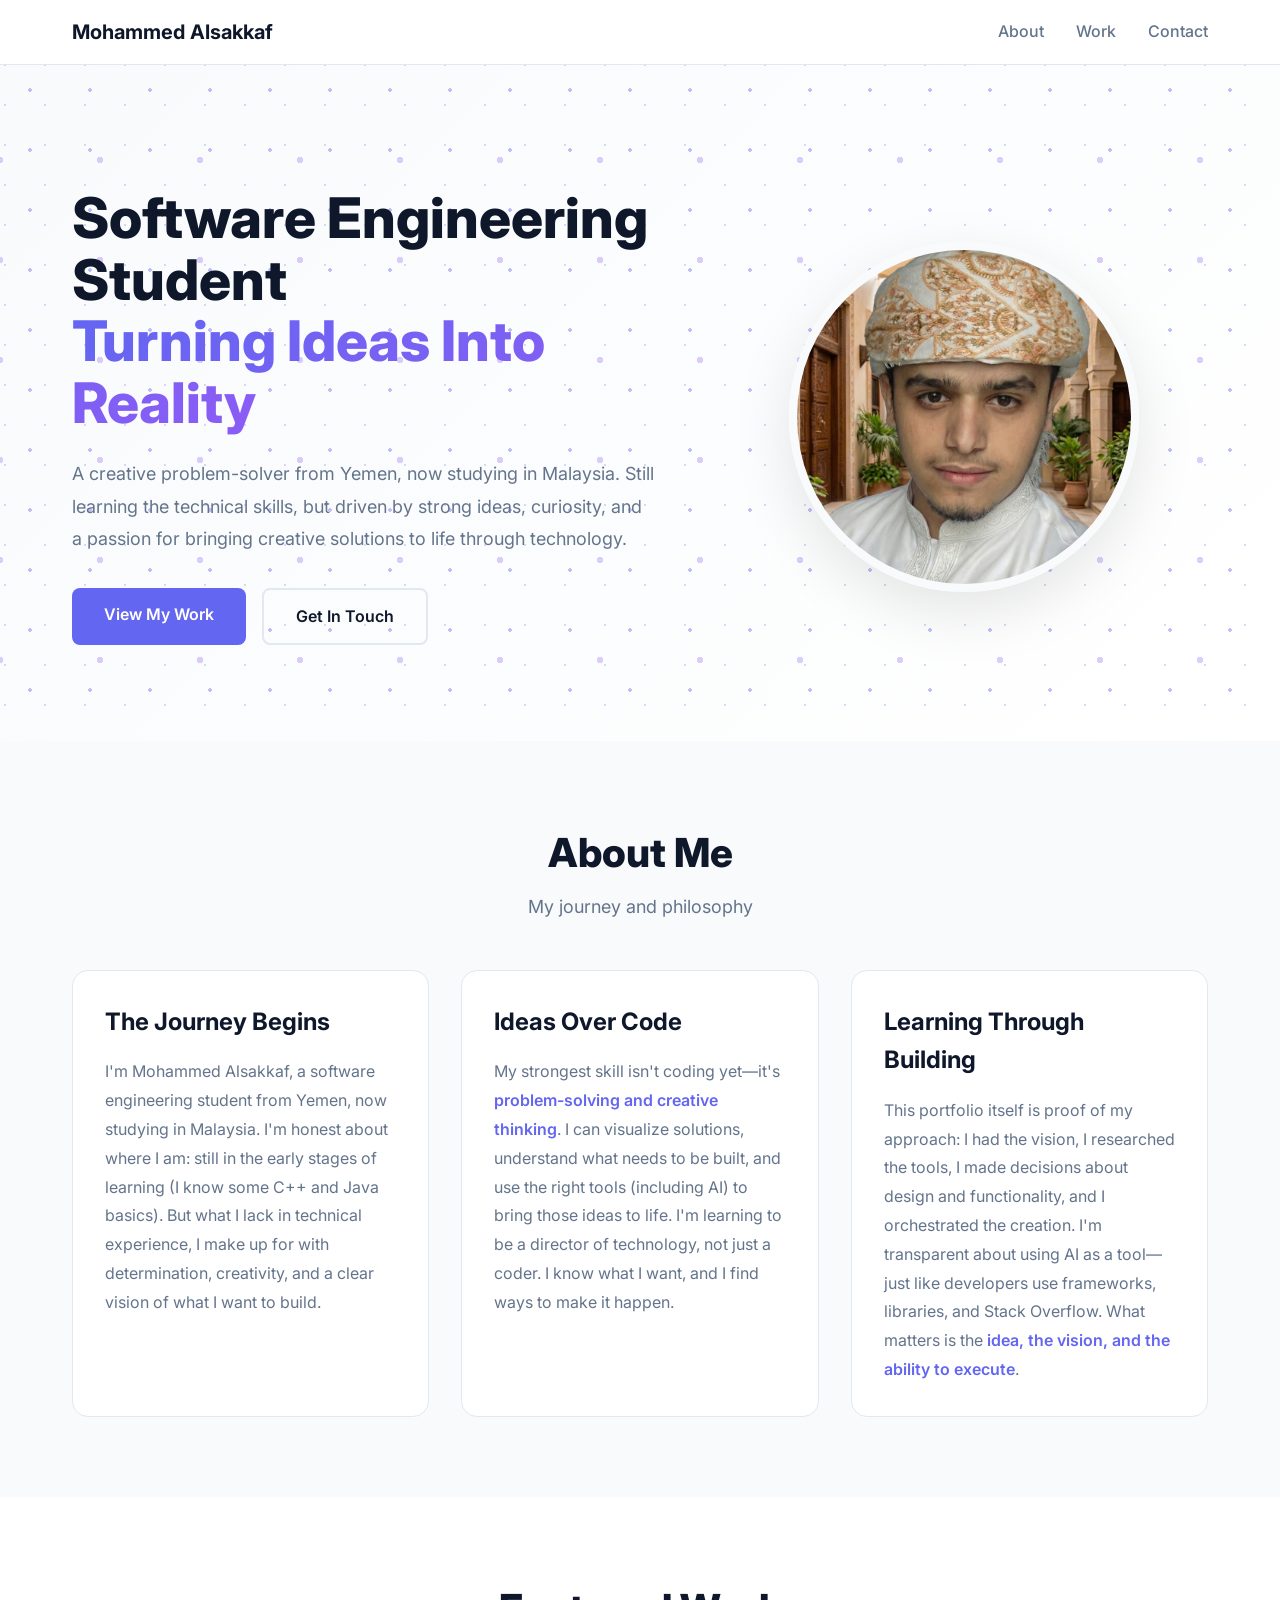
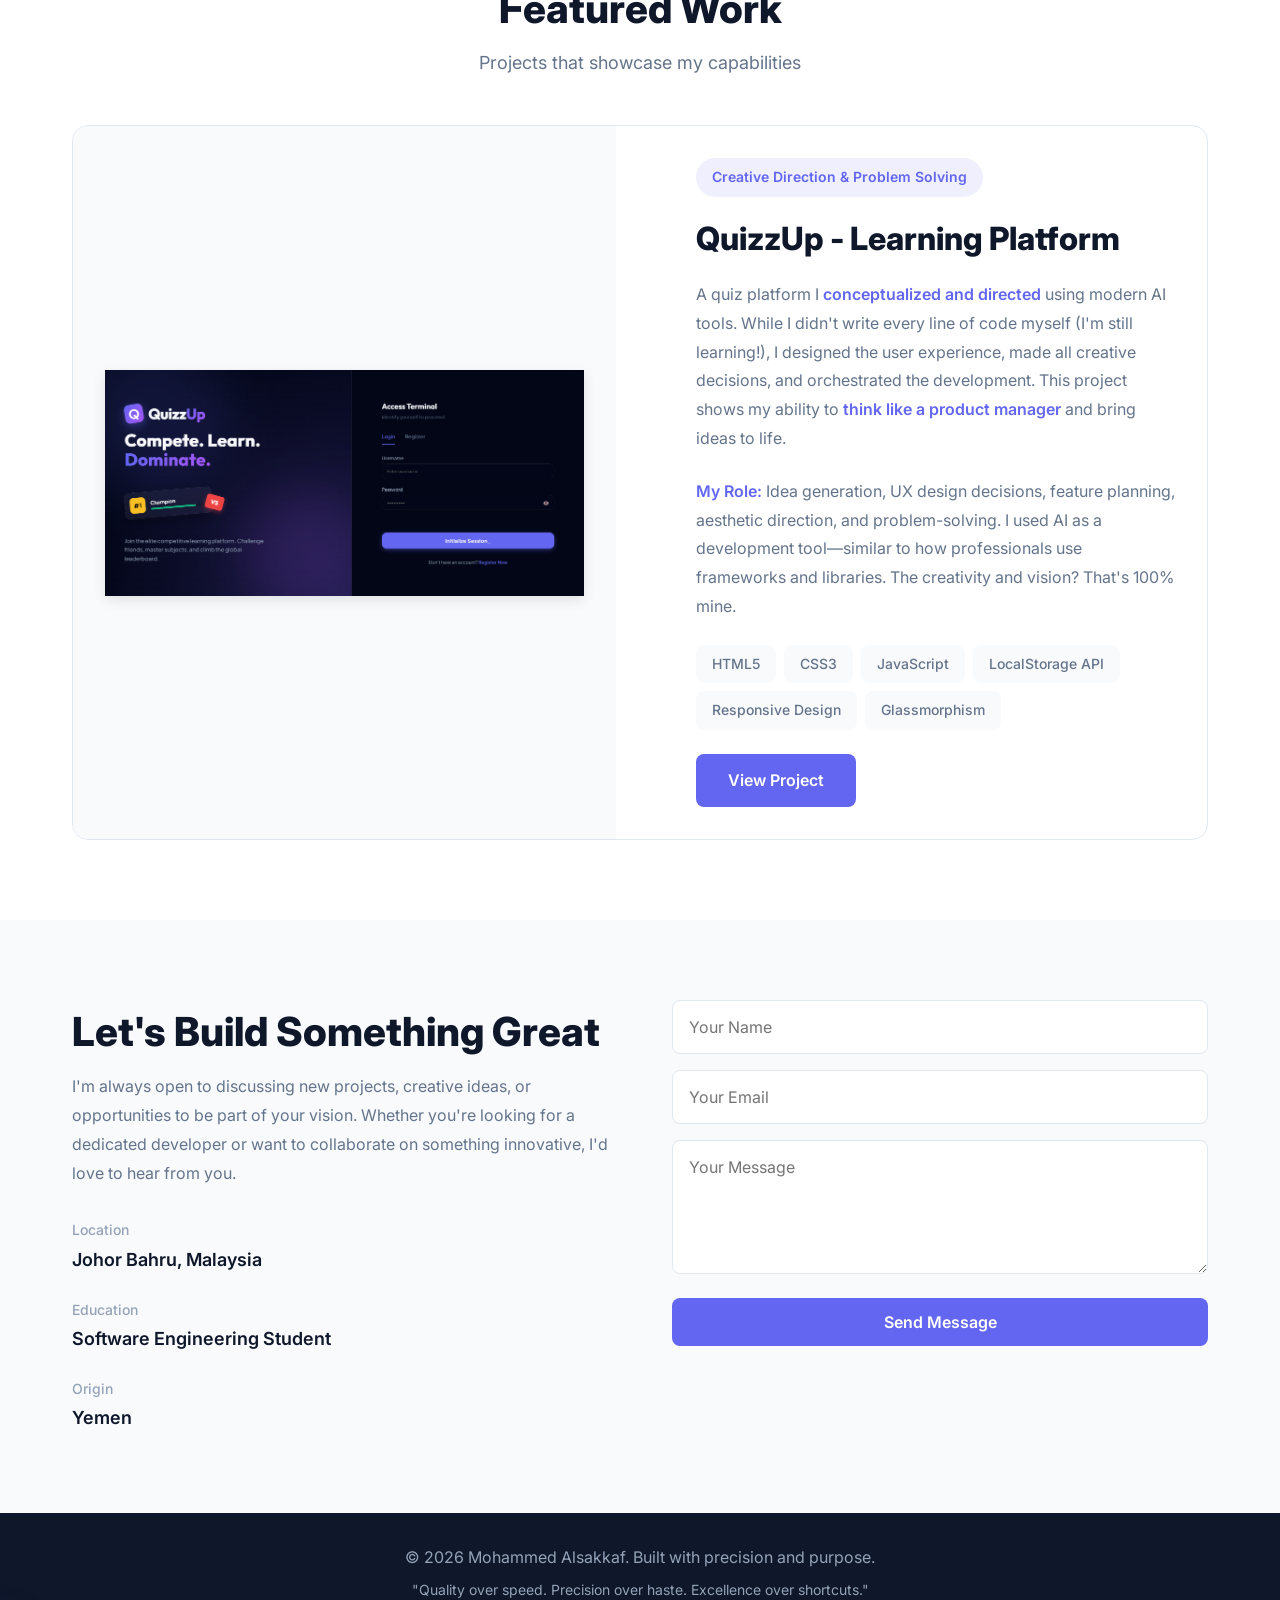
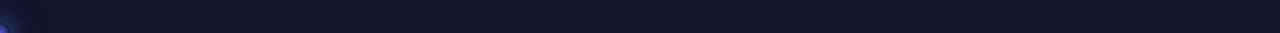
==== index.html @ 27f77860 "Switched to FormSubmit.co for reliable AJAX email delivery" ====
<!DOCTYPE html>
<html lang="en">

<head>
    <meta charset="UTF-8">
    <meta name="viewport" content="width=device-width, initial-scale=1.0">
    <title>Mohammed Alsakkaf - Software Engineer</title>
    <link rel="stylesheet" href="style.css">
    <link rel="preconnect" href="https://fonts.googleapis.com">
    <link rel="preconnect" href="https://fonts.gstatic.com" crossorigin>
    <link href="https://fonts.googleapis.com/css2?family=Inter:wght@300;400;500;600;700;800&display=swap"
        rel="stylesheet">
</head>

<body>
    <!-- Navigation -->
    <nav class="navbar">
        <div class="container">
            <div class="nav-content">
                <a href="#" class="logo">Mohammed Alsakkaf</a>
                <div class="nav-links">
                    <a href="#about">About</a>
                    <a href="#work">Work</a>
                    <a href="#contact">Contact</a>
                </div>
            </div>
        </div>
    </nav>

    <!-- Hero Section -->
    <section class="hero">
        <div class="container">
            <div class="hero-content">
                <div class="hero-text">
                    <h1 class="hero-title">
                        Software Engineering Student<br>
                        <span class="gradient-text">Turning Ideas Into Reality</span>
                    </h1>
                    <p class="hero-description">
                        A creative problem-solver from Yemen, now studying in Malaysia. Still learning the technical
                        skills, but driven by strong ideas, curiosity, and a passion for bringing creative solutions to
                        life through technology.
                    </p>
                    <div class="hero-buttons">
                        <a href="#work" class="btn btn-primary">View My Work</a>
                        <a href="#contact" class="btn btn-secondary">Get In Touch</a>
                    </div>
                </div>
                <div class="hero-image">
                    <div class="image-wrapper">
                        <img src="assets/images/profile.jpg" alt="Mohammed Alsakkaf">
                    </div>
                </div>
            </div>
        </div>
    </section>

    <!-- About Section -->
    <section id="about" class="about">
        <div class="container">
            <div class="section-header">
                <h2 class="section-title">About Me</h2>
                <p class="section-subtitle">My journey and philosophy</p>
            </div>
            <div class="about-grid">
                <div class="about-card">

                    <h3>The Journey Begins</h3>
                    <p>I'm Mohammed Alsakkaf, a software engineering student from Yemen, now studying in Malaysia. I'm
                        honest about where I am: still in the early stages of learning (I know some C++ and Java
                        basics). But what I lack in technical experience, I make up for with determination, creativity,
                        and a clear vision of what I want to build.</p>
                </div>
                <div class="about-card">

                    <h3>Ideas Over Code</h3>
                    <p>My strongest skill isn't coding yet—it's <strong>problem-solving and creative thinking</strong>.
                        I can
                        visualize solutions, understand what needs to be built, and use the right tools (including AI)
                        to bring those ideas to life. I'm learning to be a director of technology, not just a coder. I
                        know what I want, and I find ways to make it happen.</p>
                </div>
                <div class="about-card">

                    <h3>Learning Through Building</h3>
                    <p>This portfolio itself is proof of my approach: I had the vision, I researched the tools, I made
                        decisions about design and functionality, and I orchestrated the creation. I'm transparent about
                        using AI as a tool—just like developers use frameworks, libraries, and Stack Overflow. What
                        matters is the <strong>idea, the vision, and the ability to execute</strong>.</p>
                </div>
            </div>
        </div>
    </section>

    <!-- Work Section -->
    <section id="work" class="work">
        <div class="container">
            <div class="section-header">
                <h2 class="section-title">Featured Work</h2>
                <p class="section-subtitle">Projects that showcase my capabilities</p>
            </div>

            <div class="project-card">
                <div class="project-image">
                    <img src="assets/images/quizzup-screenshot.png" alt="QuizzUp Platform">
                </div>
                <div class="project-details">
                    <div class="project-tag">Creative Direction & Problem Solving</div>
                    <h3 class="project-title">QuizzUp - Learning Platform</h3>
                    <p class="project-description">
                        A quiz platform I <strong>conceptualized and directed</strong> using modern AI tools. While I
                        didn't write
                        every line of code myself (I'm still learning!), I designed the user experience, made all
                        creative decisions, and orchestrated the development. This project shows my ability to
                        <strong>think
                            like a product manager</strong> and bring ideas to life.
                    </p>
                    <p class="project-description">
                        <strong>My Role:</strong> Idea generation, UX design decisions, feature planning, aesthetic
                        direction, and
                        problem-solving. I used AI as a development tool—similar to how professionals use frameworks and
                        libraries. The creativity and vision? That's 100% mine.
                    </p>
                    <div class="tech-stack">
                        <span class="tech-item">HTML5</span>
                        <span class="tech-item">CSS3</span>
                        <span class="tech-item">JavaScript</span>
                        <span class="tech-item">LocalStorage API</span>
                        <span class="tech-item">Responsive Design</span>
                        <span class="tech-item">Glassmorphism</span>
                    </div>
                    <div class="project-links">
                        <a href="projects/quizzup/index.html" class="btn btn-primary" target="_blank">View Project</a>
                    </div>
                </div>
            </div>
        </div>
    </section>

    <!-- Contact Section -->
    <section id="contact" class="contact">
        <div class="container">
            <div class="contact-content">
                <div class="contact-info">
                    <h2 class="section-title">Let's Build Something Great</h2>
                    <p class="contact-text">
                        I'm always open to discussing new projects, creative ideas, or opportunities to be part of your
                        vision. Whether you're looking for a dedicated developer or want to collaborate on something
                        innovative, I'd love to hear from you.
                    </p>
                    <div class="contact-details">
                        <div class="detail-item">
                            <span class="detail-label">Location</span>
                            <span class="detail-value">Johor Bahru, Malaysia</span>
                        </div>
                        <div class="detail-item">
                            <span class="detail-label">Education</span>
                            <span class="detail-value">Software Engineering Student</span>
                        </div>
                        <div class="detail-item">
                            <span class="detail-label">Origin</span>
                            <span class="detail-value">Yemen</span>
                        </div>
                    </div>
                </div>
                <form class="contact-form" action="https://formsubmit.co/ajax/zoer4019@gmail.com" method="POST"
                    id="contact-form">
                    <input type="hidden" name="_captcha" value="false">
                    <input type="hidden" name="_template" value="table">
                    <div class="form-group">
                        <input type="text" name="name" placeholder="Your Name" required>
                    </div>
                    <div class="form-group">
                        <input type="email" name="email" placeholder="Your Email" required>
                    </div>
                    <div class="form-group">
                        <textarea name="message" rows="5" placeholder="Your Message" required></textarea>
                    </div>
                    <button type="submit" class="btn btn-primary btn-full">Send Message</button>
                </form>
            </div>
        </div>
    </section>

    <!-- Footer -->
    <footer class="footer">
        <div class="container">
            <p>&copy; 2026 Mohammed Alsakkaf. Built with precision and purpose.</p>
            <p style="margin-top: 0.5rem; font-size: 0.875rem;">"Quality over speed. Precision over haste. Excellence
                over shortcuts."</p>
        </div>
    </footer>

    <script src="script.js"></script>
</body>

</html>
---- style.css ----
* {
    margin: 0;
    padding: 0;
    box-sizing: border-box;
}

:root {
    --primary: #6366f1;
    --primary-dark: #4f46e5;
    --text-dark: #0f172a;
    --text-gray: #64748b;
    --text-light: #94a3b8;
    --bg-white: #ffffff;
    --bg-gray: #f8fafc;
    --border: #e2e8f0;
}

html {
    scroll-behavior: smooth;
}

body {
    font-family: 'Inter', -apple-system, BlinkMacSystemFont, sans-serif;
    color: var(--text-dark);
    background: var(--bg-white);
    line-height: 1.6;
    cursor: none;
}

/* Custom Glowing Cursor */
.custom-cursor {
    position: fixed;
    width: 20px;
    height: 20px;
    border-radius: 50%;
    background: radial-gradient(circle, rgba(99, 102, 241, 0.8) 0%, rgba(99, 102, 241, 0.4) 50%, transparent 70%);
    pointer-events: none;
    z-index: 9999;
    transform: translate(-50%, -50%);
    box-shadow: 0 0 20px rgba(99, 102, 241, 0.8), 0 0 40px rgba(99, 102, 241, 0.4);
}

/* Hide custom cursor on touch devices */
@media (hover: none) and (pointer: coarse) {
    body {
        cursor: auto !important;
    }

    .custom-cursor {
        display: none;
    }
}

.container {
    max-width: 1200px;
    margin: 0 auto;
    padding: 0 2rem;
}

/* Navbar */
.navbar {
    position: fixed;
    top: 0;
    left: 0;
    right: 0;
    background: rgba(255, 255, 255, 0.98);
    backdrop-filter: blur(10px);
    border-bottom: 1px solid var(--border);
    z-index: 1000;
    padding: 1rem 0;
}

.nav-content {
    display: flex;
    justify-content: space-between;
    align-items: center;
}

.logo {
    font-size: 1.25rem;
    font-weight: 700;
    color: var(--text-dark);
    text-decoration: none;
}

.nav-links {
    display: flex;
    gap: 2rem;
}

.nav-links a {
    color: var(--text-gray);
    text-decoration: none;
    font-weight: 500;
    transition: color 0.3s;
}

.nav-links a:hover {
    color: var(--primary);
}

/* Hero Section with Animated Background */
.hero {
    padding: 8rem 0 6rem;
    margin-top: 60px;
    position: relative;
    overflow: hidden;
    background: linear-gradient(135deg, #f8fafc 0%, #ffffff 100%);
}

/* Animated particles background */
.hero::before {
    content: '';
    position: absolute;
    top: 0;
    left: 0;
    width: 100%;
    height: 100%;
    background-image:
        radial-gradient(circle, rgba(99, 102, 241, 0.4) 2px, transparent 2px),
        radial-gradient(circle, rgba(139, 92, 246, 0.3) 3px, transparent 3px),
        radial-gradient(circle, rgba(99, 102, 241, 0.25) 1px, transparent 1px);
    background-size: 60px 60px, 100px 100px, 40px 40px;
    background-position: 0 0, 50px 50px, 25px 25px;
    animation: particleFloat 15s linear infinite;
    z-index: 0;
    opacity: 1;
}

/* Floating animation */
@keyframes particleFloat {
    0% {
        transform: translateY(0) translateX(0);
    }

    100% {
        transform: translateY(-150px) translateX(100px);
    }
}

.hero-content {
    display: grid;
    grid-template-columns: 1.2fr 1fr;
    gap: 4rem;
    align-items: center;
    position: relative;
    z-index: 1;
}

.hero-title {
    font-size: 3.5rem;
    font-weight: 800;
    line-height: 1.1;
    margin-bottom: 1.5rem;
}

.gradient-text {
    background: linear-gradient(135deg, var(--primary) 0%, #8b5cf6 100%);
    -webkit-background-clip: text;
    -webkit-text-fill-color: transparent;
    background-clip: text;
}

.hero-description {
    font-size: 1.125rem;
    color: var(--text-gray);
    margin-bottom: 2rem;
    line-height: 1.8;
}

.hero-buttons {
    display: flex;
    gap: 1rem;
}

.btn {
    padding: 0.875rem 2rem;
    border-radius: 0.5rem;
    font-weight: 600;
    text-decoration: none;
    transition: all 0.3s;
    display: inline-block;
    border: none;
    cursor: pointer;
    font-family: inherit;
    font-size: 1rem;
}

.btn-primary {
    background: var(--primary);
    color: white;
}

.btn-primary:hover {
    background: var(--primary-dark);
    transform: translateY(-2px);
    box-shadow: 0 10px 25px rgba(99, 102, 241, 0.3);
}

.btn-secondary {
    background: transparent;
    color: var(--text-dark);
    border: 2px solid var(--border);
}

.btn-secondary:hover {
    border-color: var(--primary);
    color: var(--primary);
}

.btn-full {
    width: 100%;
    text-align: center;
}

.hero-image {
    display: flex;
    justify-content: center;
    position: relative;
}

.image-wrapper {
    width: 350px;
    height: 350px;
    border-radius: 50%;
    overflow: hidden;
    border: 8px solid var(--bg-gray);
    box-shadow: 0 20px 60px rgba(0, 0, 0, 0.1);
    position: relative;
    z-index: 1;
}

.image-wrapper img {
    width: 100%;
    height: 100%;
    object-fit: cover;
}

.image-wrapper svg {
    width: 100%;
    height: 100%;
}

/* Sections */
section {
    padding: 5rem 0;
}

.section-header {
    text-align: center;
    margin-bottom: 3rem;
}

.section-title {
    font-size: 2.5rem;
    font-weight: 800;
    margin-bottom: 0.5rem;
}

.section-subtitle {
    font-size: 1.125rem;
    color: var(--text-gray);
}

/* About Section */
.about {
    background: var(--bg-gray);
}

.about-grid {
    display: grid;
    grid-template-columns: repeat(3, 1fr);
    gap: 2rem;
}

.about-card {
    background: white;
    padding: 2rem;
    border-radius: 1rem;
    border: 1px solid var(--border);
    transition: all 0.3s;
}

.about-card:hover {
    transform: translateY(-5px);
    box-shadow: 0 10px 30px rgba(0, 0, 0, 0.08);
}

.card-number {
    font-size: 2.5rem;
    font-weight: 800;
    background: linear-gradient(135deg, var(--primary) 0%, #8b5cf6 100%);
    -webkit-background-clip: text;
    -webkit-text-fill-color: transparent;
    background-clip: text;
    margin-bottom: 1rem;
}

.about-card h3 {
    font-size: 1.5rem;
    font-weight: 700;
    margin-bottom: 1rem;
    color: var(--text-dark);
}

.about-card p {
    color: var(--text-gray);
    line-height: 1.8;
}

.about-card strong {
    color: var(--primary);
    font-weight: 600;
}

/* Work Section */
.project-card {
    display: grid;
    grid-template-columns: 1fr 1fr;
    gap: 3rem;
    align-items: center;
    background: white;
    border: 1px solid var(--border);
    border-radius: 1rem;
    overflow: hidden;
    transition: all 0.3s;
}

.project-card:hover {
    box-shadow: 0 20px 60px rgba(0, 0, 0, 0.1);
}

.project-image {
    width: 100%;
    height: 100%;
    overflow: hidden;
    min-height: 400px;
    display: flex;
    align-items: center;
    justify-content: center;
    background: var(--bg-gray);
    padding: 2rem;
    border-radius: var(--radius-lg);
}

.project-image img {
    width: 100%;
    height: auto;
    max-height: 400px;
    object-fit: contain;
    transition: transform 0.3s;
    border-radius: var(--radius-sm);
    box-shadow: 0 4px 12px rgba(0, 0, 0, 0.1);
}

.project-image svg {
    width: 100%;
    height: 100%;
}

.project-card:hover .project-image img {
    transform: scale(1.05);
}

.project-details {
    padding: 2rem;
}

.project-tag {
    display: inline-block;
    padding: 0.5rem 1rem;
    background: rgba(99, 102, 241, 0.1);
    color: var(--primary);
    border-radius: 2rem;
    font-size: 0.875rem;
    font-weight: 600;
    margin-bottom: 1rem;
}

.project-title {
    font-size: 2rem;
    font-weight: 800;
    margin-bottom: 1rem;
}

.project-description {
    color: var(--text-gray);
    line-height: 1.8;
    margin-bottom: 1.5rem;
}

.project-description strong {
    color: var(--primary);
    font-weight: 600;
}

.tech-stack {
    display: flex;
    flex-wrap: wrap;
    gap: 0.5rem;
    margin-bottom: 1.5rem;
}

.tech-item {
    padding: 0.5rem 1rem;
    background: var(--bg-gray);
    border-radius: 0.5rem;
    font-size: 0.875rem;
    font-weight: 500;
    color: var(--text-gray);
}

/* Contact Section */
.contact {
    background: var(--bg-gray);
}

.contact-content {
    display: grid;
    grid-template-columns: 1fr 1fr;
    gap: 4rem;
}

.contact-text {
    color: var(--text-gray);
    line-height: 1.8;
    margin-bottom: 2rem;
}

.contact-details {
    display: flex;
    flex-direction: column;
    gap: 1.5rem;
}

.detail-item {
    display: flex;
    flex-direction: column;
    gap: 0.25rem;
}

.detail-label {
    font-size: 0.875rem;
    color: var(--text-light);
    font-weight: 500;
}

.detail-value {
    font-size: 1.125rem;
    font-weight: 600;
    color: var(--text-dark);
}

.contact-form {
    display: flex;
    flex-direction: column;
    gap: 1rem;
}

.form-group input,
.form-group textarea {
    width: 100%;
    padding: 1rem;
    border: 1px solid var(--border);
    border-radius: 0.5rem;
    font-family: inherit;
    font-size: 1rem;
    transition: all 0.3s;
}

.form-group input:focus,
.form-group textarea:focus {
    outline: none;
    border-color: var(--primary);
    box-shadow: 0 0 0 3px rgba(99, 102, 241, 0.1);
}

.form-group textarea {
    resize: vertical;
}

/* Footer */
.footer {
    background: var(--text-dark);
    color: white;
    text-align: center;
    padding: 2rem 0;
}

.footer p {
    color: var(--text-light);
}

/* Responsive */
@media (max-width: 768px) {

    .hero-content,
    .about-grid,
    .project-card,
    .contact-content {
        grid-template-columns: 1fr;
    }

    .hero-title {
        font-size: 2.5rem;
    }

    .section-title {
        font-size: 2rem;
    }

    .nav-links {
        gap: 1rem;
    }

    .image-wrapper {
        width: 250px;
        height: 250px;
    }

    .project-image {
        min-height: 250px;
    }

    .hero-buttons {
        flex-direction: column;
    }

    .btn {
        text-align: center;
    }
}
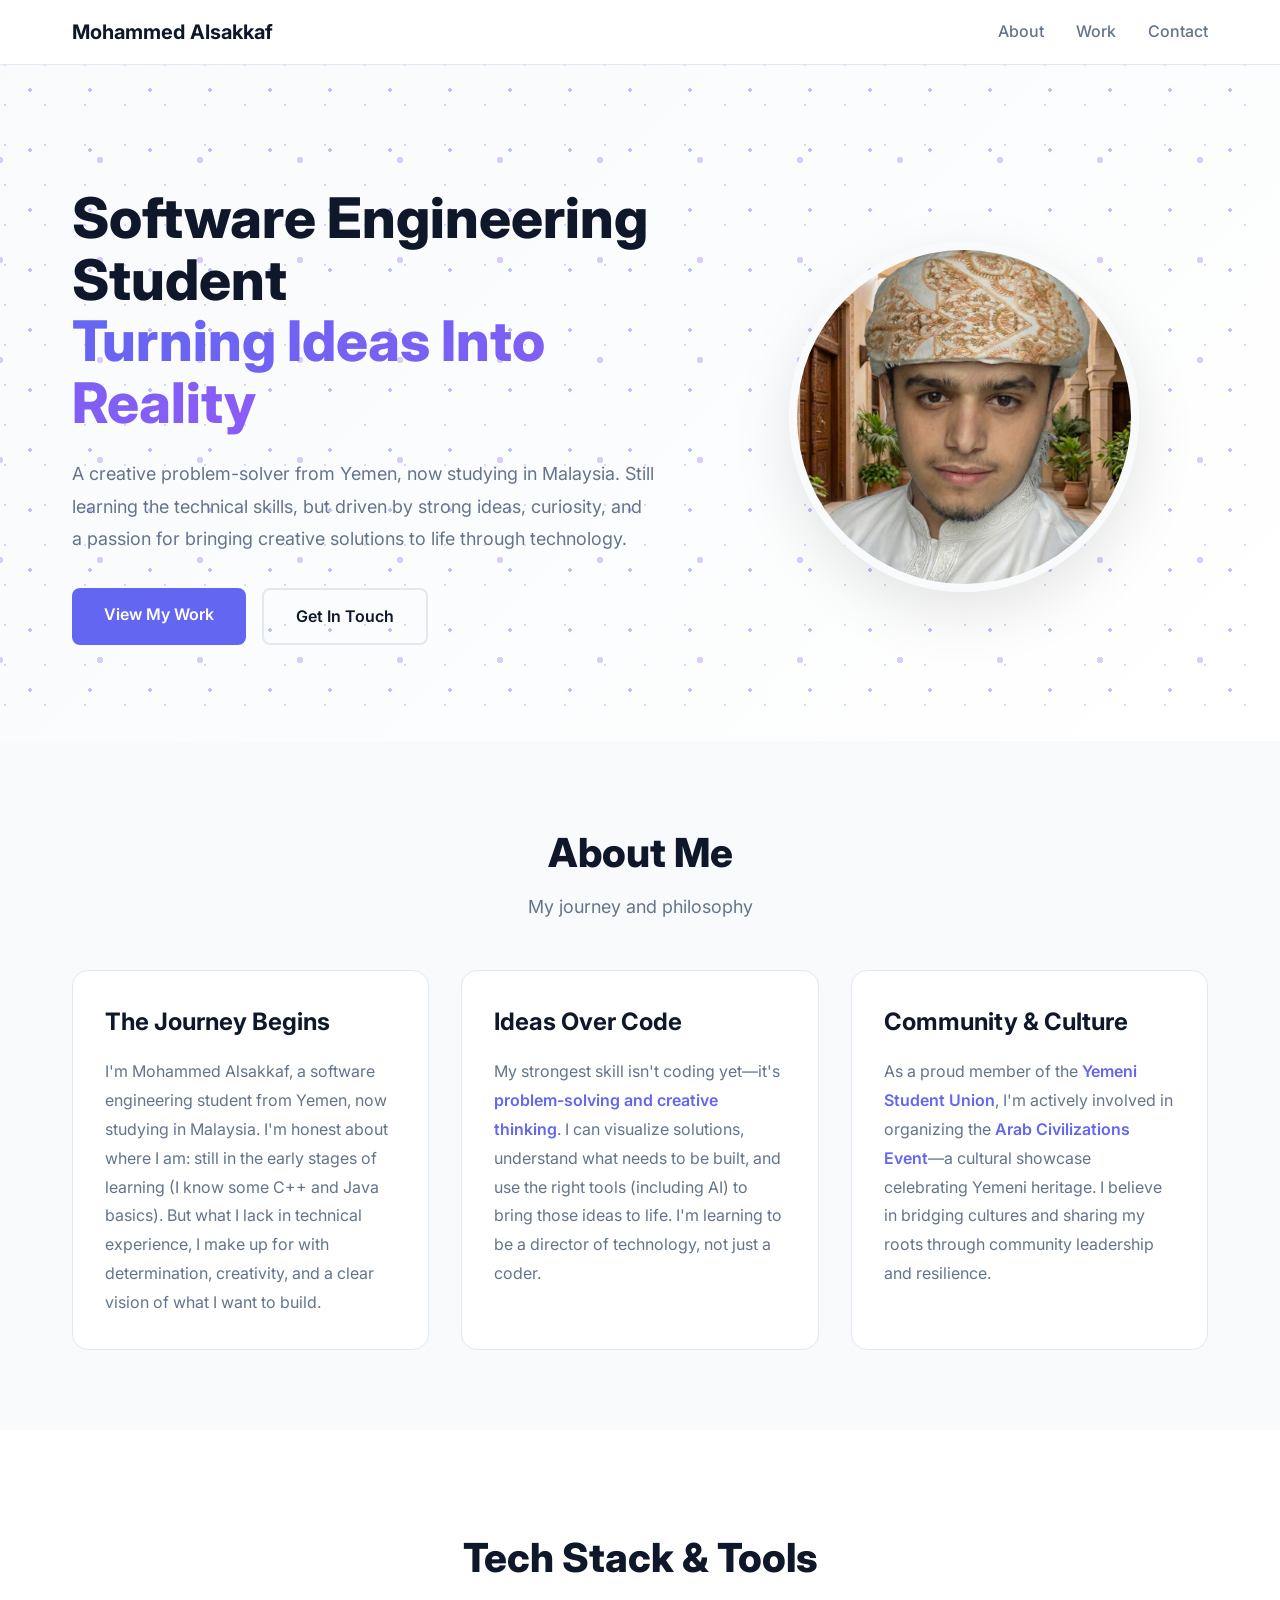
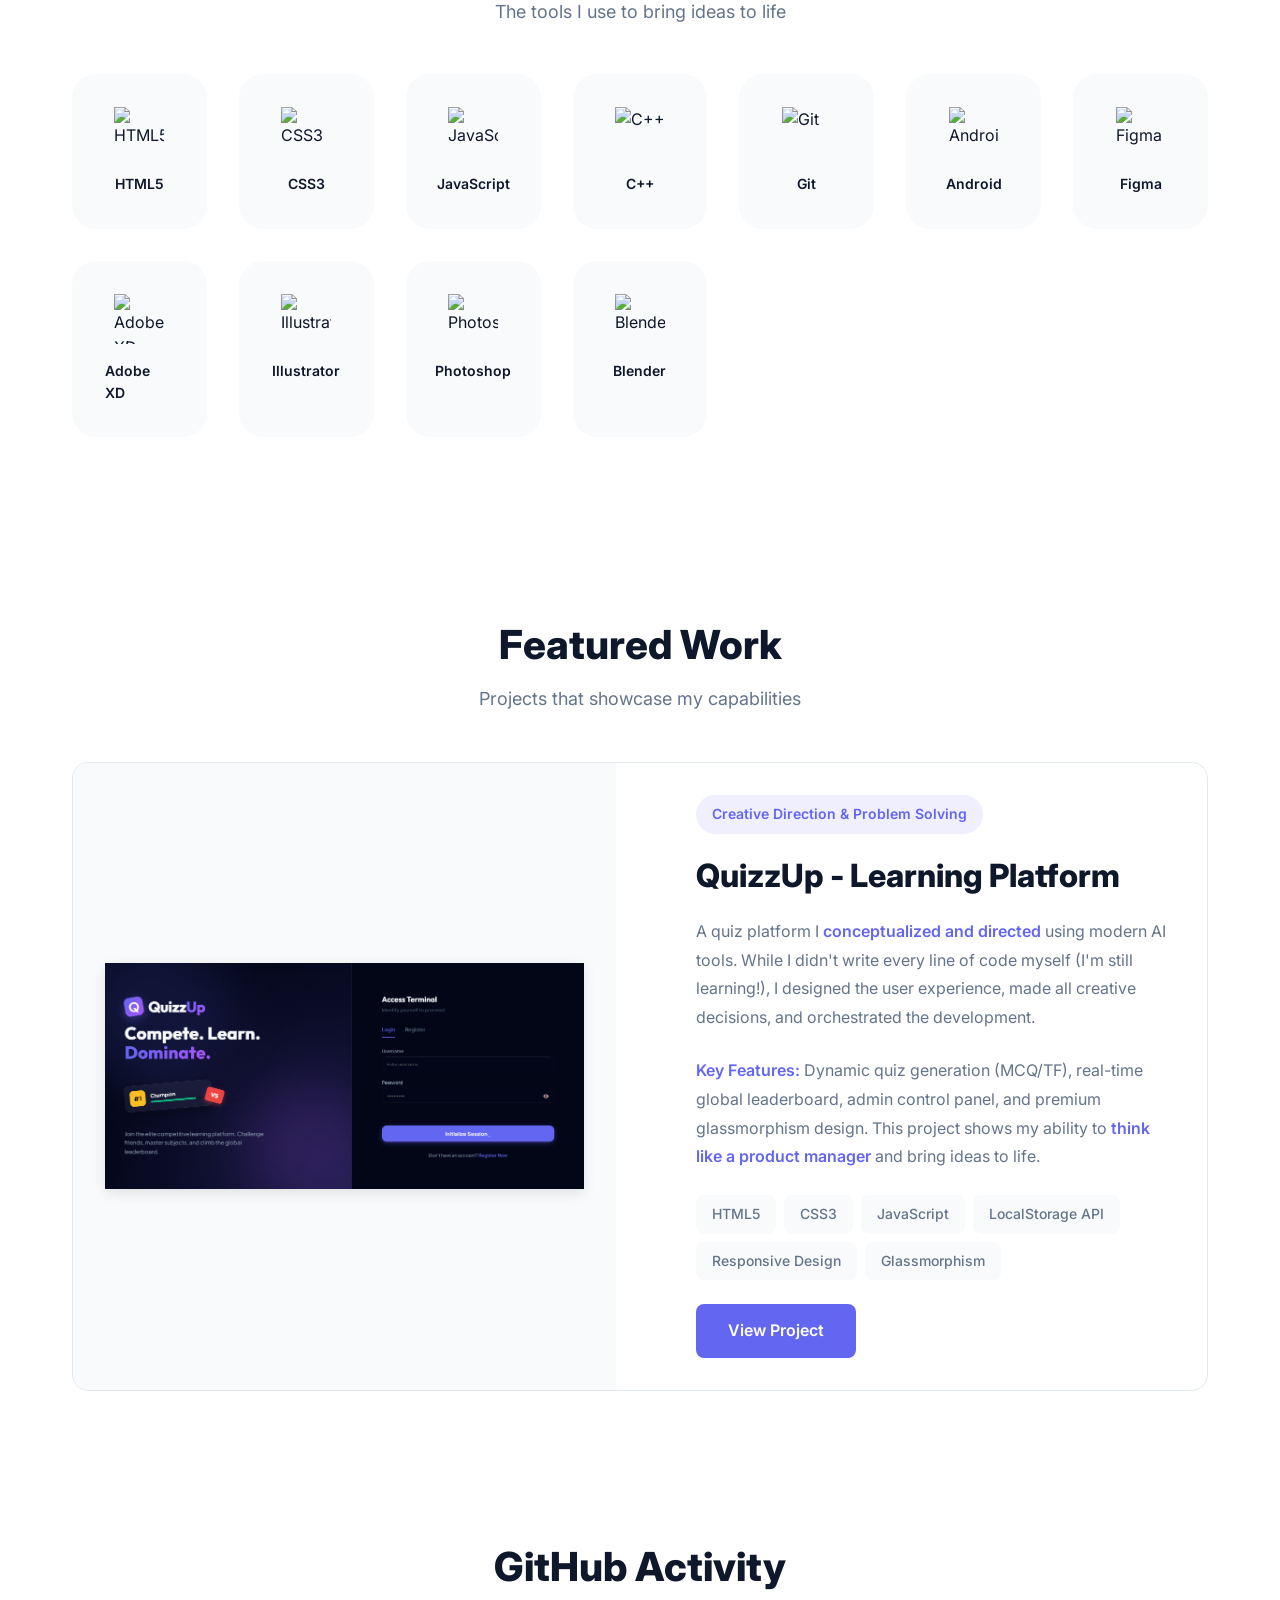
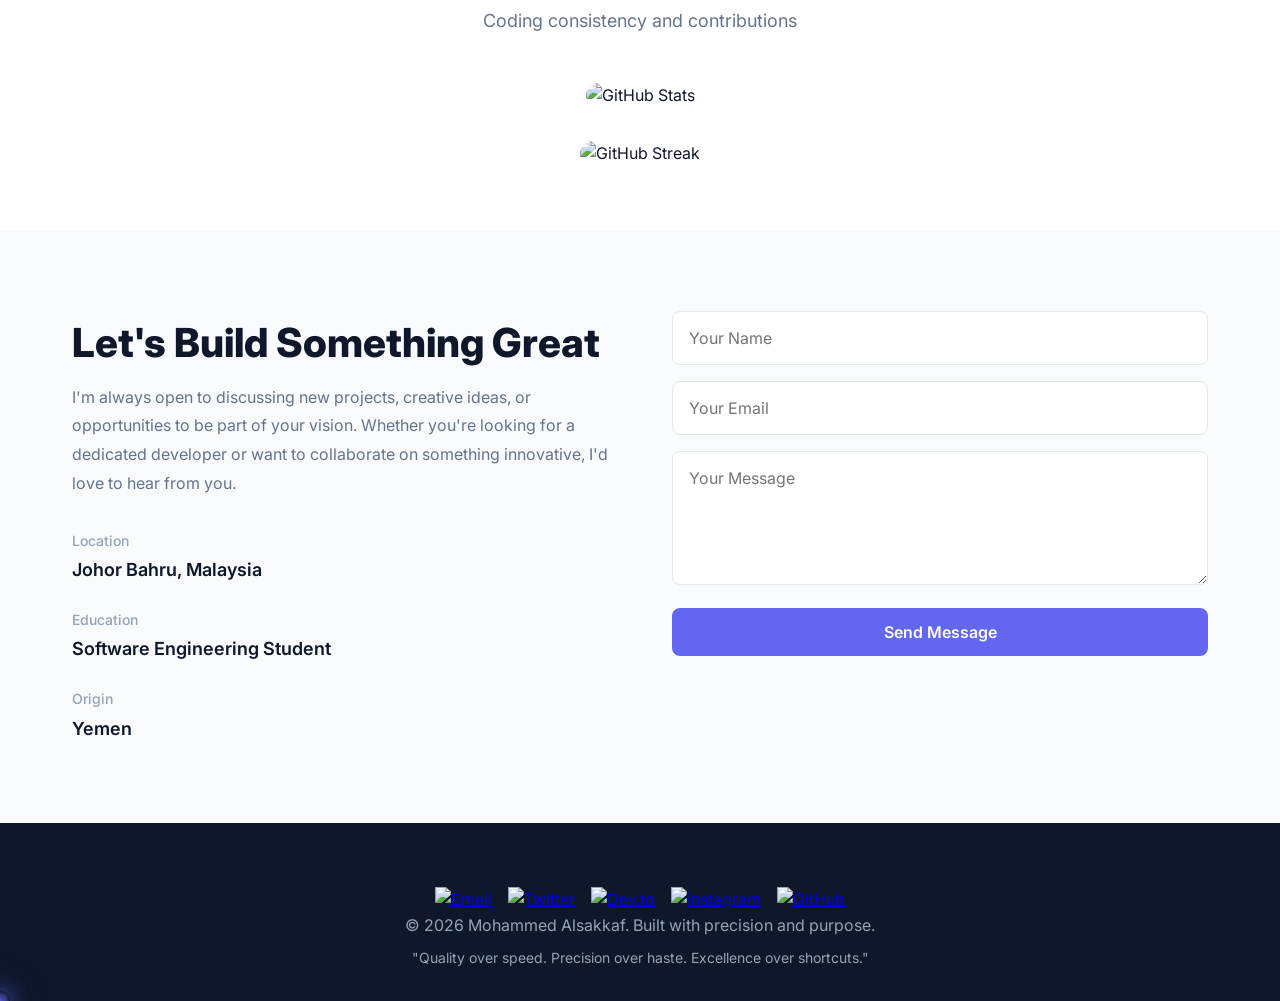
==== commit 011c8a22: "Integrated detailed GitHub profile info: added Skills, GitHub Stats, Social Badges and updated About" ====
--- a/index.html
+++ b/index.html
@@ -64,7 +64,6 @@
             </div>
             <div class="about-grid">
                 <div class="about-card">
-
                     <h3>The Journey Begins</h3>
                     <p>I'm Mohammed Alsakkaf, a software engineering student from Yemen, now studying in Malaysia. I'm
                         honest about where I am: still in the early stages of learning (I know some C++ and Java
@@ -72,21 +71,82 @@
                         and a clear vision of what I want to build.</p>
                 </div>
                 <div class="about-card">
-
                     <h3>Ideas Over Code</h3>
                     <p>My strongest skill isn't coding yet—it's <strong>problem-solving and creative thinking</strong>.
-                        I can
-                        visualize solutions, understand what needs to be built, and use the right tools (including AI)
-                        to bring those ideas to life. I'm learning to be a director of technology, not just a coder. I
-                        know what I want, and I find ways to make it happen.</p>
+                        I can visualize solutions, understand what needs to be built, and use the right tools (including
+                        AI)
+                        to bring those ideas to life. I'm learning to be a director of technology, not just a coder.</p>
                 </div>
                 <div class="about-card">
-
-                    <h3>Learning Through Building</h3>
-                    <p>This portfolio itself is proof of my approach: I had the vision, I researched the tools, I made
-                        decisions about design and functionality, and I orchestrated the creation. I'm transparent about
-                        using AI as a tool—just like developers use frameworks, libraries, and Stack Overflow. What
-                        matters is the <strong>idea, the vision, and the ability to execute</strong>.</p>
+                    <h3>Community & Culture</h3>
+                    <p>As a proud member of the <strong>Yemeni Student Union</strong>, I'm actively involved in
+                        organizing the <strong>Arab Civilizations Event</strong>—a cultural showcase celebrating Yemeni
+                        heritage. I believe in bridging cultures and sharing my roots through community leadership and
+                        resilience.</p>
+                </div>
+            </div>
+        </div>
+    </section>
+
+    <!-- Skills Section -->
+    <section id="skills" class="skills">
+        <div class="container">
+            <div class="section-header">
+                <h2 class="section-title">Tech Stack & Tools</h2>
+                <p class="section-subtitle">The tools I use to bring ideas to life</p>
+            </div>
+            <div class="skills-grid">
+                <div class="skill-item">
+                    <img src="https://raw.githubusercontent.com/devicons/devicon/master/icons/html5/html5-original-wordmark.svg"
+                        alt="HTML5">
+                    <span>HTML5</span>
+                </div>
+                <div class="skill-item">
+                    <img src="https://raw.githubusercontent.com/devicons/devicon/master/icons/css3/css3-original-wordmark.svg"
+                        alt="CSS3">
+                    <span>CSS3</span>
+                </div>
+                <div class="skill-item">
+                    <img src="https://raw.githubusercontent.com/devicons/devicon/master/icons/javascript/javascript-original.svg"
+                        alt="JavaScript">
+                    <span>JavaScript</span>
+                </div>
+                <div class="skill-item">
+                    <img src="https://raw.githubusercontent.com/devicons/devicon/master/icons/cplusplus/cplusplus-original.svg"
+                        alt="C++">
+                    <span>C++</span>
+                </div>
+                <div class="skill-item">
+                    <img src="https://www.vectorlogo.zone/logos/git-scm/git-scm-icon.svg" alt="Git">
+                    <span>Git</span>
+                </div>
+                <div class="skill-item">
+                    <img src="https://raw.githubusercontent.com/devicons/devicon/master/icons/android/android-original-wordmark.svg"
+                        alt="Android">
+                    <span>Android</span>
+                </div>
+                <div class="skill-item">
+                    <img src="https://www.vectorlogo.zone/logos/figma/figma-icon.svg" alt="Figma">
+                    <span>Figma</span>
+                </div>
+                <div class="skill-item">
+                    <img src="https://cdn.worldvectorlogo.com/logos/adobe-xd.svg" alt="Adobe XD">
+                    <span>Adobe XD</span>
+                </div>
+                <div class="skill-item">
+                    <img src="https://www.vectorlogo.zone/logos/adobe_illustrator/adobe_illustrator-icon.svg"
+                        alt="Illustrator">
+                    <span>Illustrator</span>
+                </div>
+                <div class="skill-item">
+                    <img src="https://raw.githubusercontent.com/devicons/devicon/master/icons/photoshop/photoshop-line.svg"
+                        alt="Photoshop">
+                    <span>Photoshop</span>
+                </div>
+                <div class="skill-item">
+                    <img src="https://download.blender.org/branding/community/blender_community_badge_black.svg"
+                        alt="Blender">
+                    <span>Blender</span>
                 </div>
             </div>
         </div>
@@ -109,17 +169,13 @@
                     <h3 class="project-title">QuizzUp - Learning Platform</h3>
                     <p class="project-description">
                         A quiz platform I <strong>conceptualized and directed</strong> using modern AI tools. While I
-                        didn't write
-                        every line of code myself (I'm still learning!), I designed the user experience, made all
-                        creative decisions, and orchestrated the development. This project shows my ability to
-                        <strong>think
-                            like a product manager</strong> and bring ideas to life.
+                        didn't write every line of code myself (I'm still learning!), I designed the user experience,
+                        made all creative decisions, and orchestrated the development.
                     </p>
                     <p class="project-description">
-                        <strong>My Role:</strong> Idea generation, UX design decisions, feature planning, aesthetic
-                        direction, and
-                        problem-solving. I used AI as a development tool—similar to how professionals use frameworks and
-                        libraries. The creativity and vision? That's 100% mine.
+                        <strong>Key Features:</strong> Dynamic quiz generation (MCQ/TF), real-time global leaderboard,
+                        admin control panel, and premium glassmorphism design. This project shows my ability to
+                        <strong>think like a product manager</strong> and bring ideas to life.
                     </p>
                     <div class="tech-stack">
                         <span class="tech-item">HTML5</span>
@@ -133,6 +189,22 @@
                         <a href="projects/quizzup/index.html" class="btn btn-primary" target="_blank">View Project</a>
                     </div>
                 </div>
+            </div>
+        </div>
+    </section>
+
+    <!-- GitHub Section -->
+    <section class="github-stats">
+        <div class="container">
+            <div class="section-header">
+                <h2 class="section-title">GitHub Activity</h2>
+                <p class="section-subtitle">Coding consistency and contributions</p>
+            </div>
+            <div class="stats-container">
+                <img src="https://github-readme-stats.vercel.app/api?username=mohammedalsakkaf2003&show_icons=true&theme=tokyonight&hide_border=true&bg_color=0D1117&title_color=667EEA&icon_color=667EEA&text_color=FFFFFF"
+                    alt="GitHub Stats">
+                <img src="https://github-readme-streak-stats.herokuapp.com/?user=mohammedalsakkaf2003&theme=tokyonight&hide_border=true&background=0D1117&ring=667EEA&fire=F5576C&currStreakLabel=667EEA"
+                    alt="GitHub Streak">
             </div>
         </div>
     </section>
@@ -185,12 +257,48 @@
     <!-- Footer -->
     <footer class="footer">
         <div class="container">
+            <div class="social-badges">
+                <a href="mailto:zoer4019@gmail.com" target="_blank"><img
+                        src="https://img.shields.io/badge/Email-D14836?style=for-the-badge&logo=gmail&logoColor=white"
+                        alt="Email"></a>
+                <a href="https://twitter.com/sgfmohammed" target="_blank"><img
+                        src="https://img.shields.io/badge/Twitter-1DA1F2?style=for-the-badge&logo=twitter&logoColor=white"
+                        alt="Twitter"></a>
+                <a href="https://dev.to/mohammed_alsakkaf_958117d" target="_blank"><img
+                        src="https://img.shields.io/badge/dev.to-0A0A0A?style=for-the-badge&logo=devdotto&logoColor=white"
+                        alt="Dev.to"></a>
+                <a href="https://instagram.com/@cccrnm" target="_blank"><img
+                        src="https://img.shields.io/badge/Instagram-E4405F?style=for-the-badge&logo=instagram&logoColor=white"
+                        alt="Instagram"></a>
+                <a href="https://github.com/mohammedalsakkaf2003" target="_blank"><img
+                        src="https://img.shields.io/badge/GitHub-181717?style=for-the-badge&logo=github&logoColor=white"
+                        alt="GitHub"></a>
+            </div>
             <p>&copy; 2026 Mohammed Alsakkaf. Built with precision and purpose.</p>
             <p style="margin-top: 0.5rem; font-size: 0.875rem;">"Quality over speed. Precision over haste. Excellence
                 over shortcuts."</p>
         </div>
     </footer>
 
+    <!-- Custom Modals -->
+    <div id="modal-success" class="custom-modal hidden">
+        <div class="modal-content">
+            <div class="modal-icon">✓</div>
+            <h2>Message Sent!</h2>
+            <p>Thank you for reaching out. I will get back to you at zoer4019@gmail.com as soon as possible!</p>
+            <button class="btn btn-primary" onclick="closeModal('modal-success')">Wonderful!</button>
+        </div>
+    </div>
+
+    <div id="modal-error" class="custom-modal hidden">
+        <div class="modal-content">
+            <div class="modal-icon error">✖</div>
+            <h2>Oops!</h2>
+            <p>Something went wrong. Please try again or email me directly at zoer4019@gmail.com.</p>
+            <button class="btn btn-secondary" onclick="closeModal('modal-error')">Try Again</button>
+        </div>
+    </div>
+
     <script src="script.js"></script>
 </body>
 
--- a/style.css
+++ b/style.css
@@ -529,4 +529,165 @@
     .btn {
         text-align: center;
     }
-}+}
+/* Custom Modals Styling */
+.custom-modal {
+    position: fixed;
+    top: 0;
+    left: 0;
+    width: 100%;
+    height: 100%;
+    background: rgba(15, 23, 42, 0.9);
+    backdrop-filter: blur(8px);
+    display: flex;
+    align-items: center;
+    justify-content: center;
+    z-index: 10000;
+    opacity: 0;
+    pointer-events: none;
+    transition: all 0.4s cubic-bezier(0.16, 1, 0.3, 1);
+}
+
+.custom-modal:not(.hidden) {
+    opacity: 1;
+    pointer-events: auto;
+}
+
+.modal-content {
+    background: var(--bg-white);
+    padding: 3rem;
+    border-radius: 2rem;
+    max-width: 450px;
+    width: 90%;
+    text-align: center;
+    transform: translateY(20px);
+    transition: all 0.5s cubic-bezier(0.16, 1, 0.3, 1);
+    box-shadow: 0 20px 60px rgba(0, 0, 0, 0.2);
+    border: 1px solid var(--bg-gray);
+}
+
+.custom-modal:not(.hidden) .modal-content {
+    transform: translateY(0);
+}
+
+.modal-icon {
+    width: 80px;
+    height: 80px;
+    background: var(--primary);
+    color: white;
+    font-size: 2.5rem;
+    border-radius: 50%;
+    display: flex;
+    align-items: center;
+    justify-content: center;
+    margin: 0 auto 1.5rem;
+    box-shadow: 0 10px 25px var(--primary-glow);
+}
+
+.modal-icon.error {
+    background: #ef4444;
+    box-shadow: 0 10px 25px rgba(239, 68, 68, 0.3);
+}
+
+.modal-content h2 {
+    font-size: 2rem;
+    font-weight: 800;
+    margin-bottom: 1rem;
+    color: var(--text-dark);
+}
+
+.modal-content p {
+    color: var(--text-gray);
+    margin-bottom: 2rem;
+    line-height: 1.6;
+}
+
+.modal-content .btn {
+    width: 100%;
+}
+
+.hidden {
+    display: none !important;
+}
+
+/* Skills Section Styling */
+.skills {
+    padding: 6rem 0;
+    background: var(--bg-white);
+}
+
+.skills-grid {
+    display: grid;
+    grid-template-columns: repeat(auto-fill, minmax(120px, 1fr));
+    gap: 2rem;
+    margin-top: 3rem;
+}
+
+.skill-item {
+    display: flex;
+    flex-direction: column;
+    align-items: center;
+    gap: 1rem;
+    padding: 2rem;
+    background: var(--bg-gray);
+    border-radius: 1.5rem;
+    transition: all 0.3s ease;
+    border: 1px solid transparent;
+}
+
+.skill-item:hover {
+    transform: translateY(-5px);
+    border-color: var(--primary);
+    background: var(--bg-white);
+    box-shadow: 0 10px 30px rgba(0, 0, 0, 0.05);
+}
+
+.skill-item img {
+    width: 50px;
+    height: 50px;
+    object-fit: contain;
+}
+
+.skill-item span {
+    font-size: 0.875rem;
+    font-weight: 600;
+    color: var(--text-dark);
+}
+
+/* GitHub Stats Styling */
+.github-stats {
+    padding: 4rem 0;
+    text-align: center;
+}
+
+.stats-container {
+    display: flex;
+    flex-direction: column;
+    gap: 2rem;
+    align-items: center;
+    margin-top: 2rem;
+}
+
+.stats-container img {
+    max-width: 100%;
+    height: auto;
+    border-radius: 1rem;
+}
+
+/* Social Badges */
+.social-badges {
+    display: flex;
+    flex-wrap: wrap;
+    gap: 1rem;
+    justify-content: center;
+    margin-top: 2rem;
+}
+
+.social-badges img {
+    height: 35px;
+    transition: transform 0.3s ease;
+}
+
+.social-badges a:hover img {
+    transform: translateY(-3px);
+}
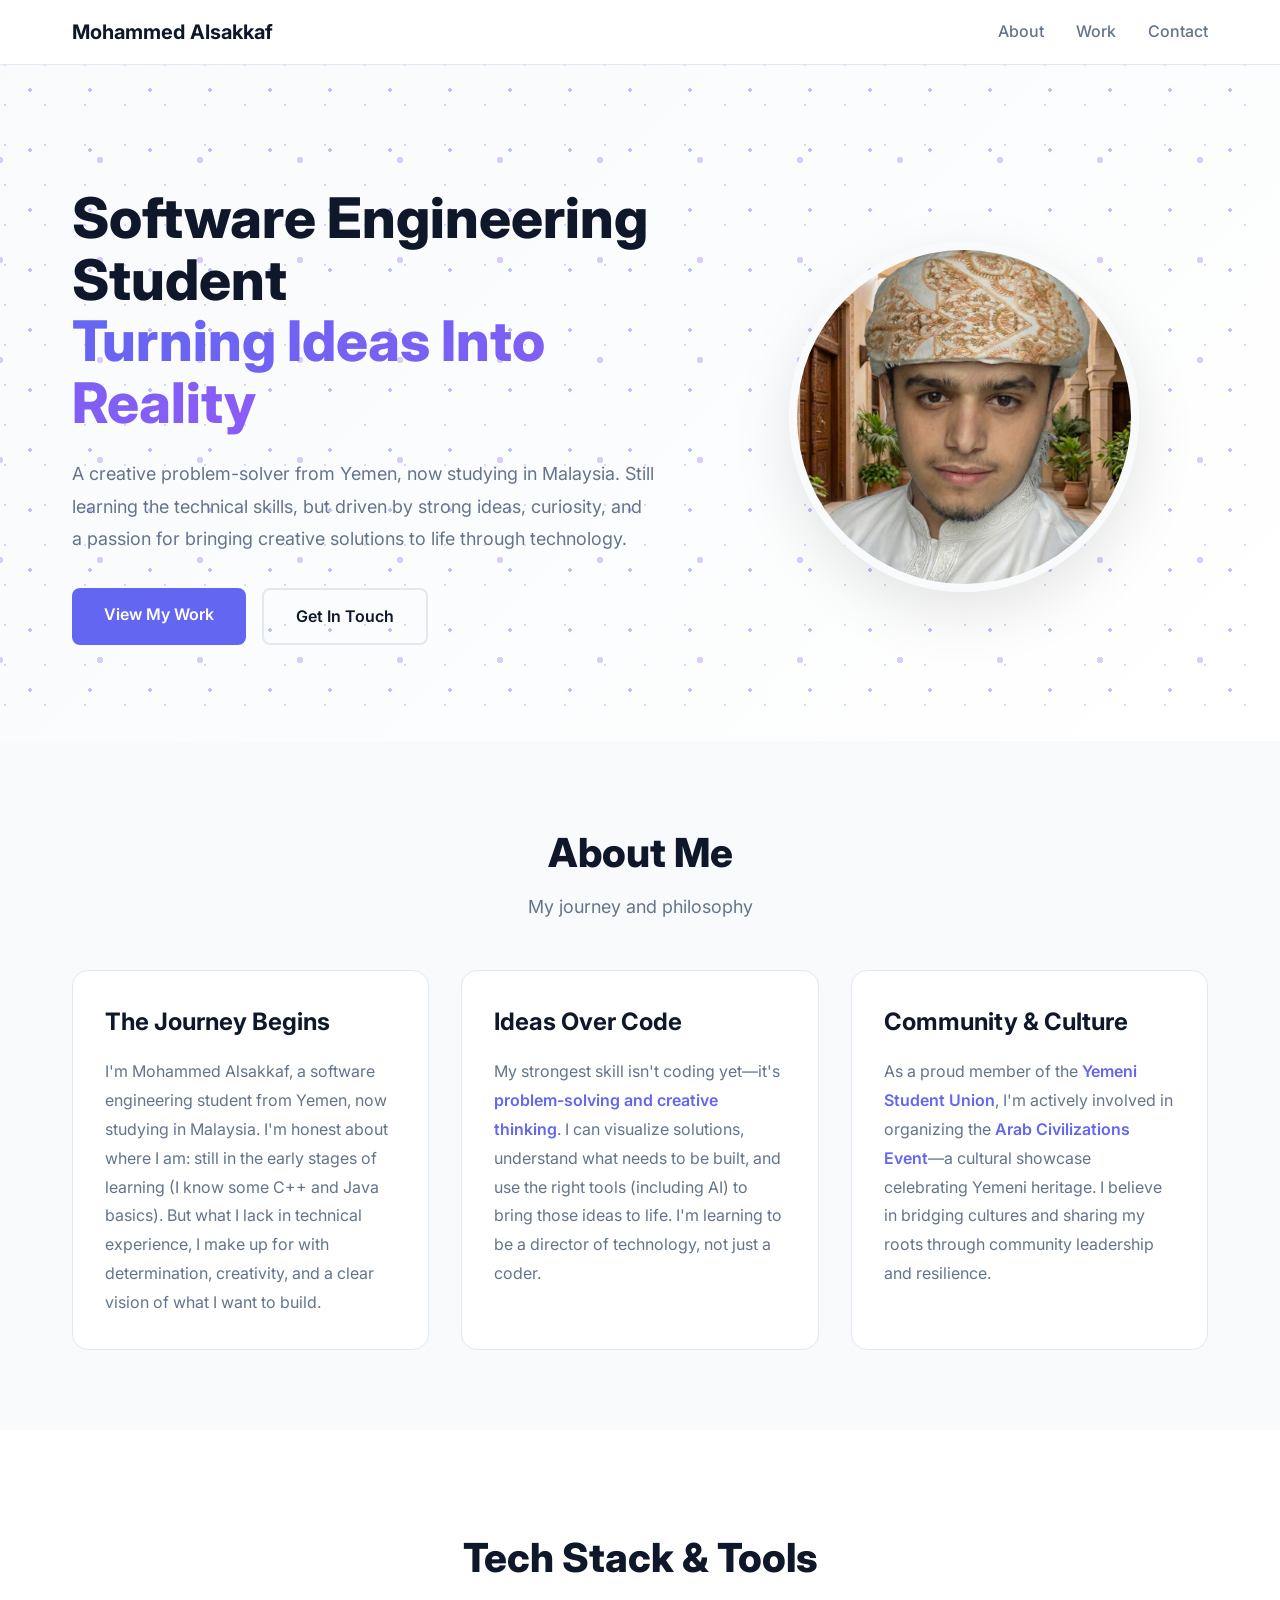
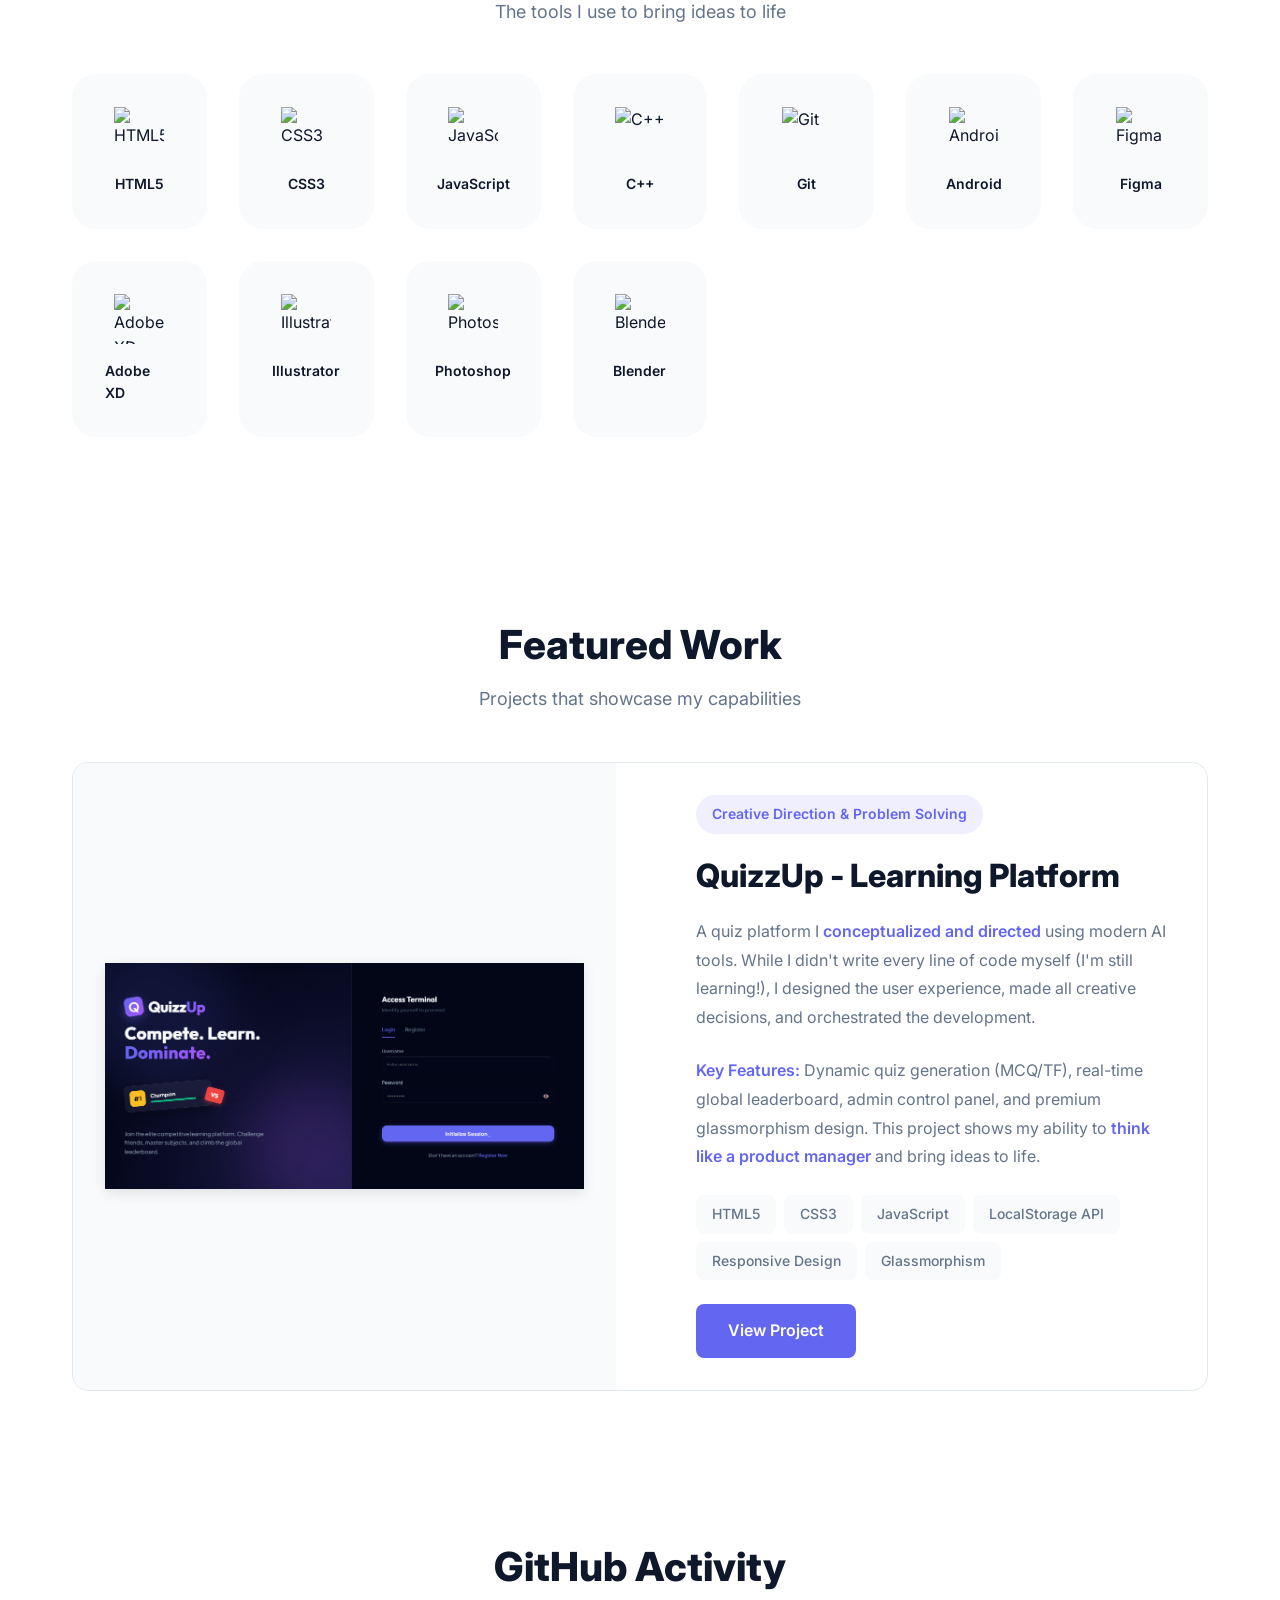
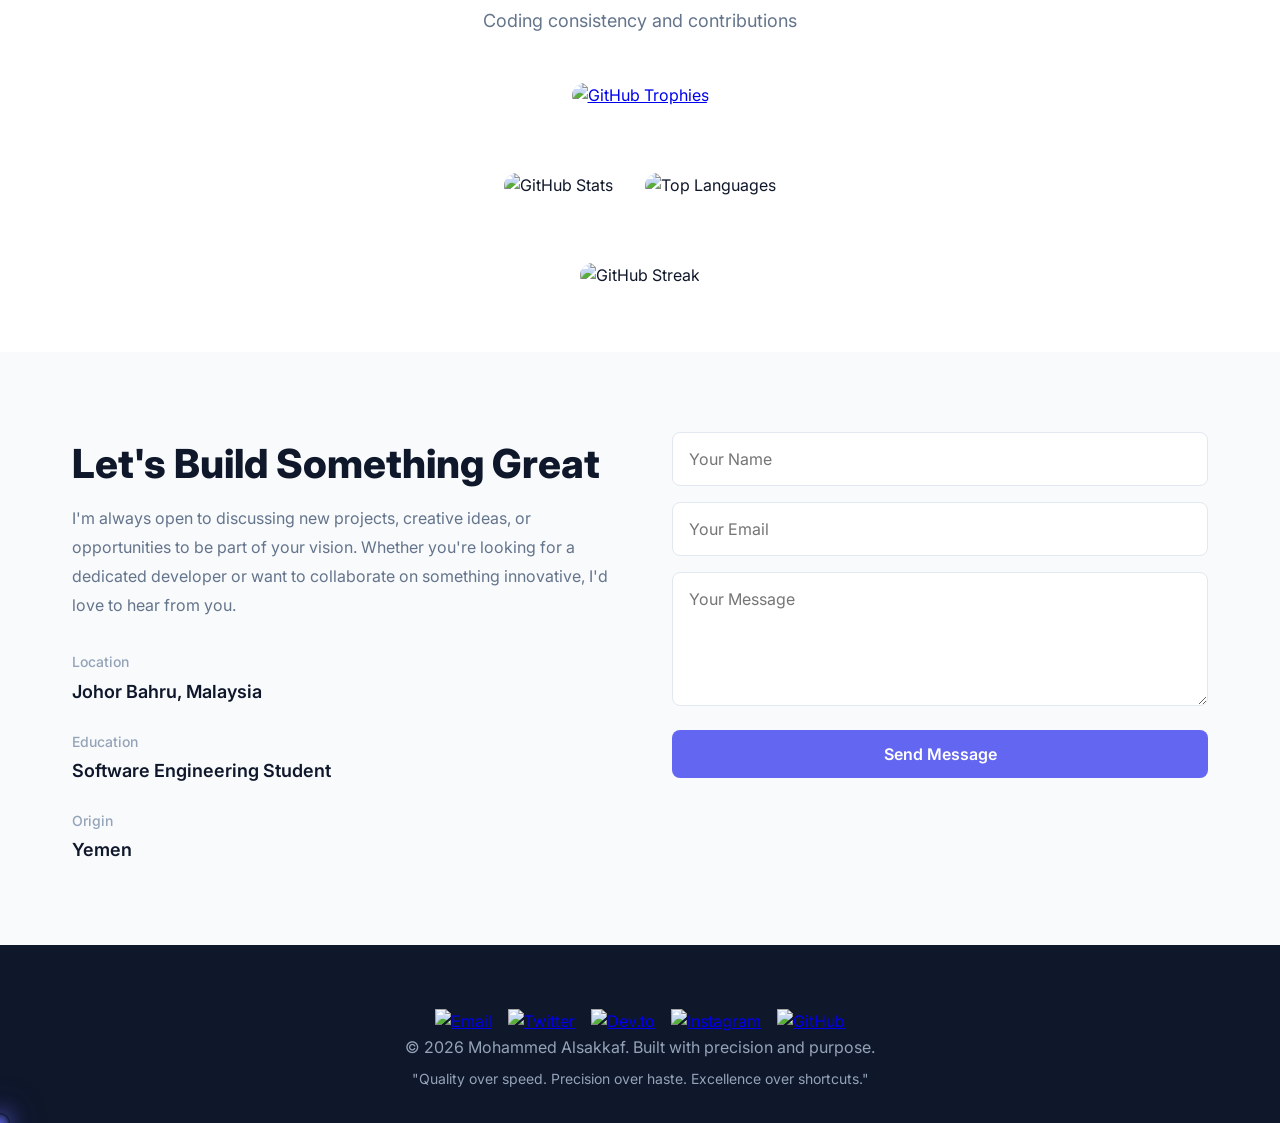
==== commit b47456c1: "Fix GitHub stats: updated username to MohammedAlsakkaf2003 and added trophies/languages" ====
--- a/index.html
+++ b/index.html
@@ -201,10 +201,23 @@
                 <p class="section-subtitle">Coding consistency and contributions</p>
             </div>
             <div class="stats-container">
-                <img src="https://github-readme-stats.vercel.app/api?username=mohammedalsakkaf2003&show_icons=true&theme=tokyonight&hide_border=true&bg_color=0D1117&title_color=667EEA&icon_color=667EEA&text_color=FFFFFF"
-                    alt="GitHub Stats">
-                <img src="https://github-readme-streak-stats.herokuapp.com/?user=mohammedalsakkaf2003&theme=tokyonight&hide_border=true&background=0D1117&ring=667EEA&fire=F5576C&currStreakLabel=667EEA"
-                    alt="GitHub Streak">
+                <!-- Profile Trophies -->
+                <a href="https://github.com/ryo-ma/github-profile-trophy">
+                    <img src="https://github-profile-trophy.vercel.app/?username=MohammedAlsakkaf2003&theme=tokyonight&no-frame=true&row=1&column=7"
+                        alt="GitHub Trophies" style="margin-bottom: 2rem;">
+                </a>
+
+                <!-- Main Stats -->
+                <div style="display: flex; flex-wrap: wrap; gap: 2rem; justify-content: center;">
+                    <img src="https://github-readme-stats.vercel.app/api?username=MohammedAlsakkaf2003&show_icons=true&theme=tokyonight&hide_border=true&bg_color=0D1117&title_color=667EEA&icon_color=667EEA&text_color=FFFFFF"
+                        alt="GitHub Stats">
+                    <img src="https://github-readme-stats.vercel.app/api/top-langs/?username=MohammedAlsakkaf2003&layout=compact&theme=tokyonight&hide_border=true&bg_color=0D1117&title_color=667EEA&text_color=FFFFFF"
+                        alt="Top Languages">
+                </div>
+
+                <!-- Streak Stats -->
+                <img src="https://github-readme-streak-stats.herokuapp.com/?user=MohammedAlsakkaf2003&theme=tokyonight&hide_border=true&background=0D1117&ring=667EEA&fire=F5576C&currStreakLabel=667EEA"
+                    alt="GitHub Streak" style="margin-top: 2rem;">
             </div>
         </div>
     </section>
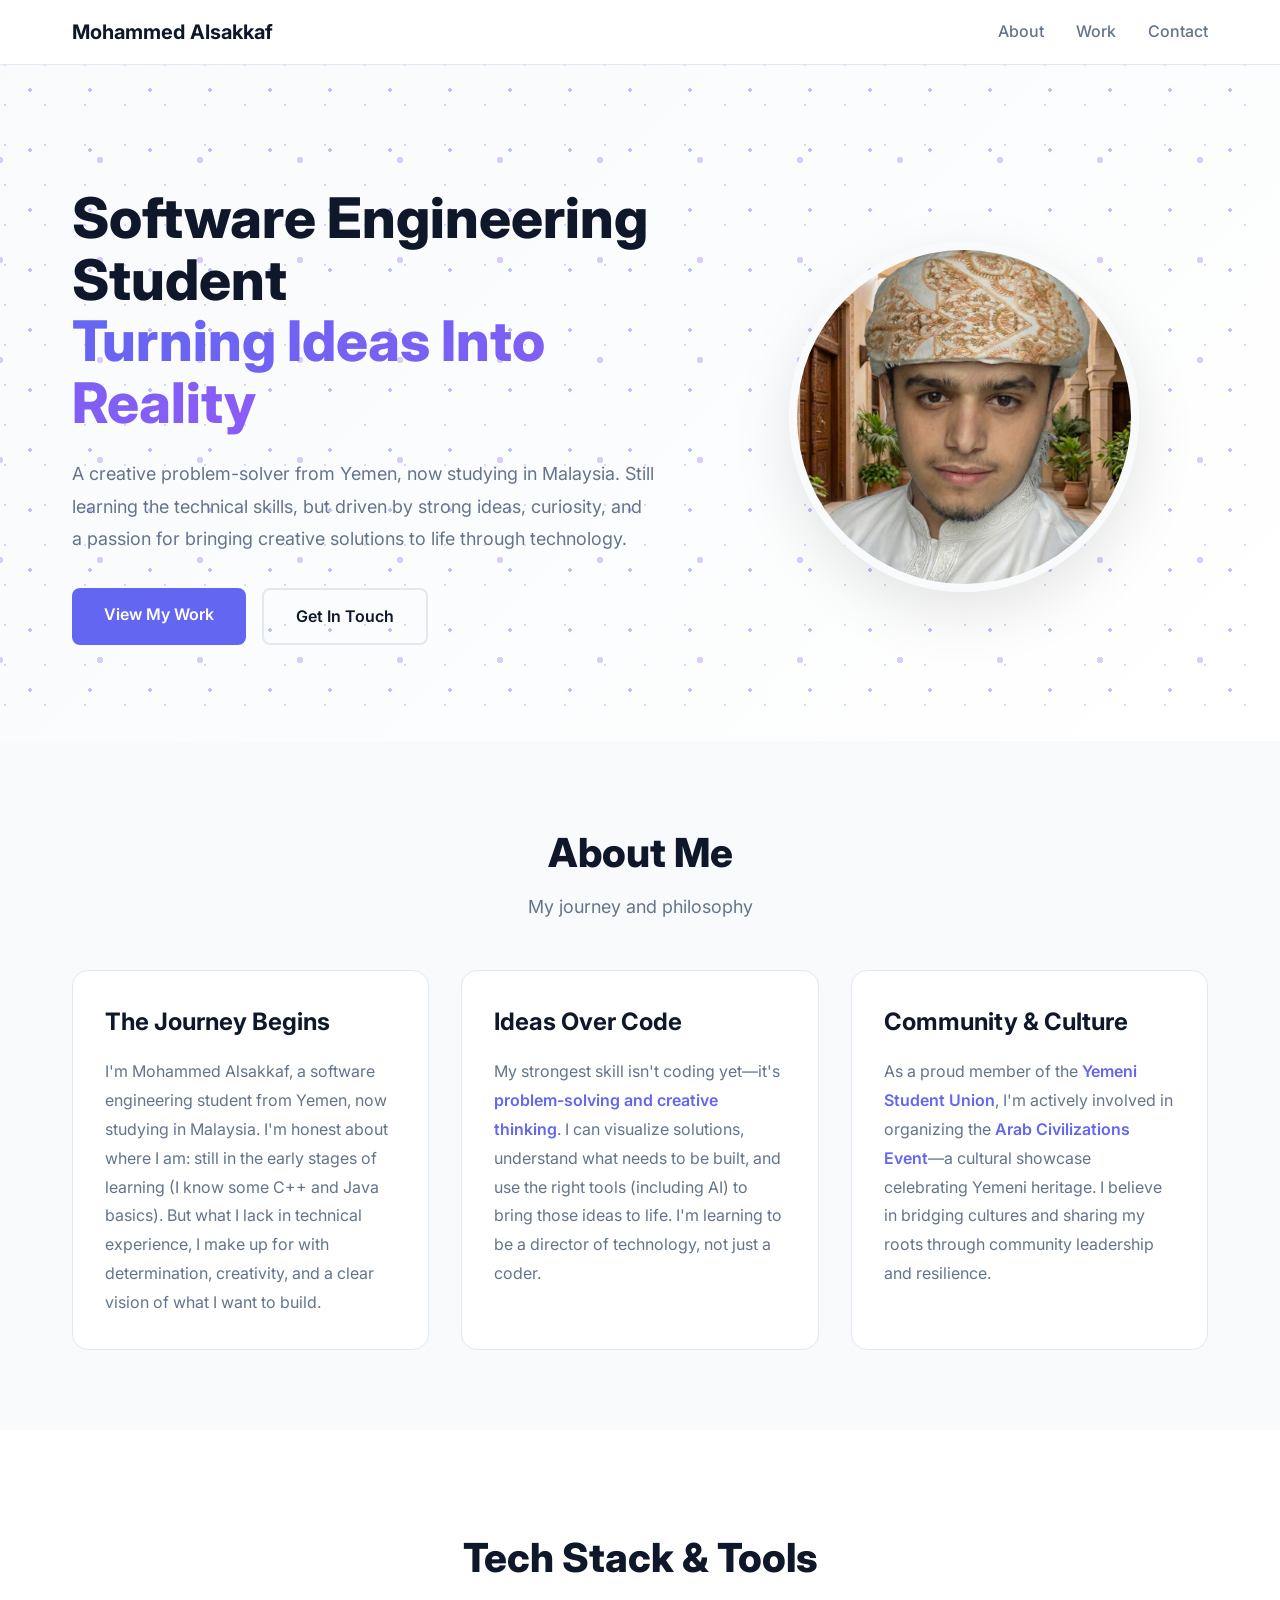
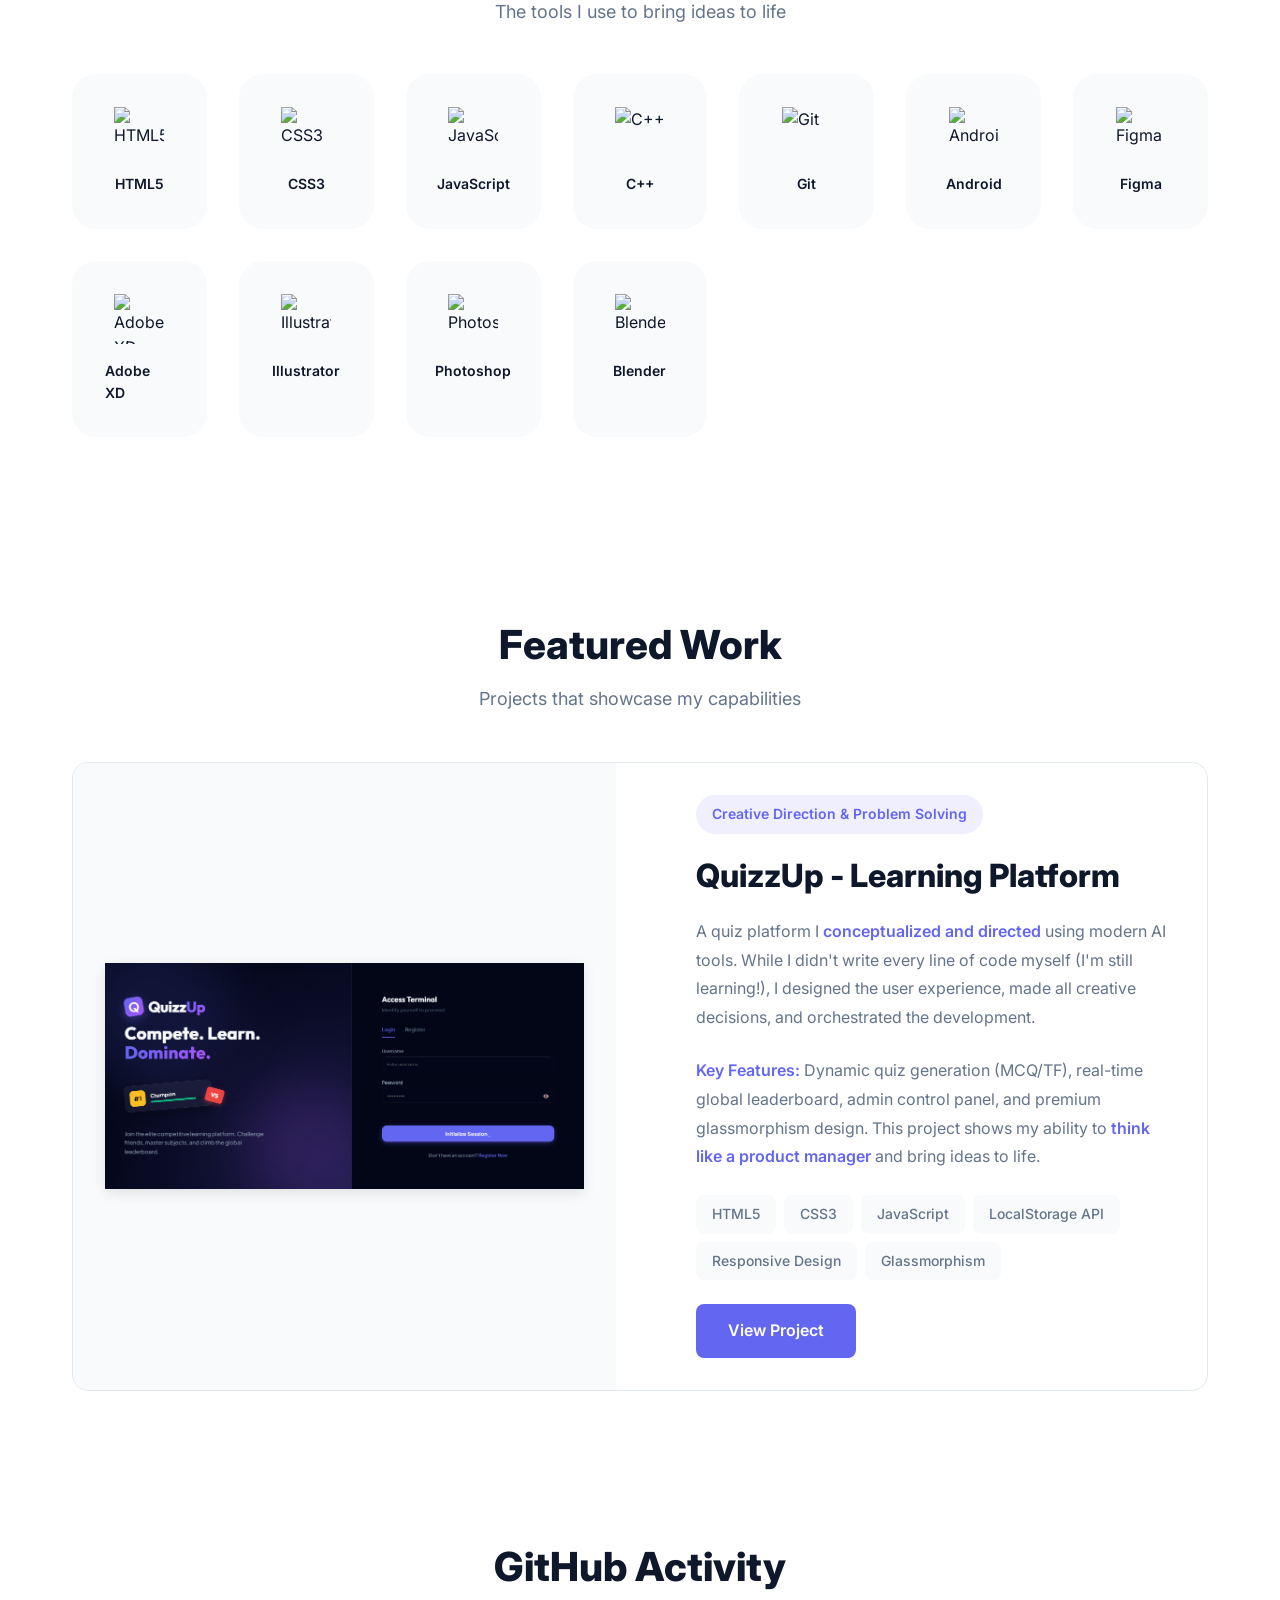
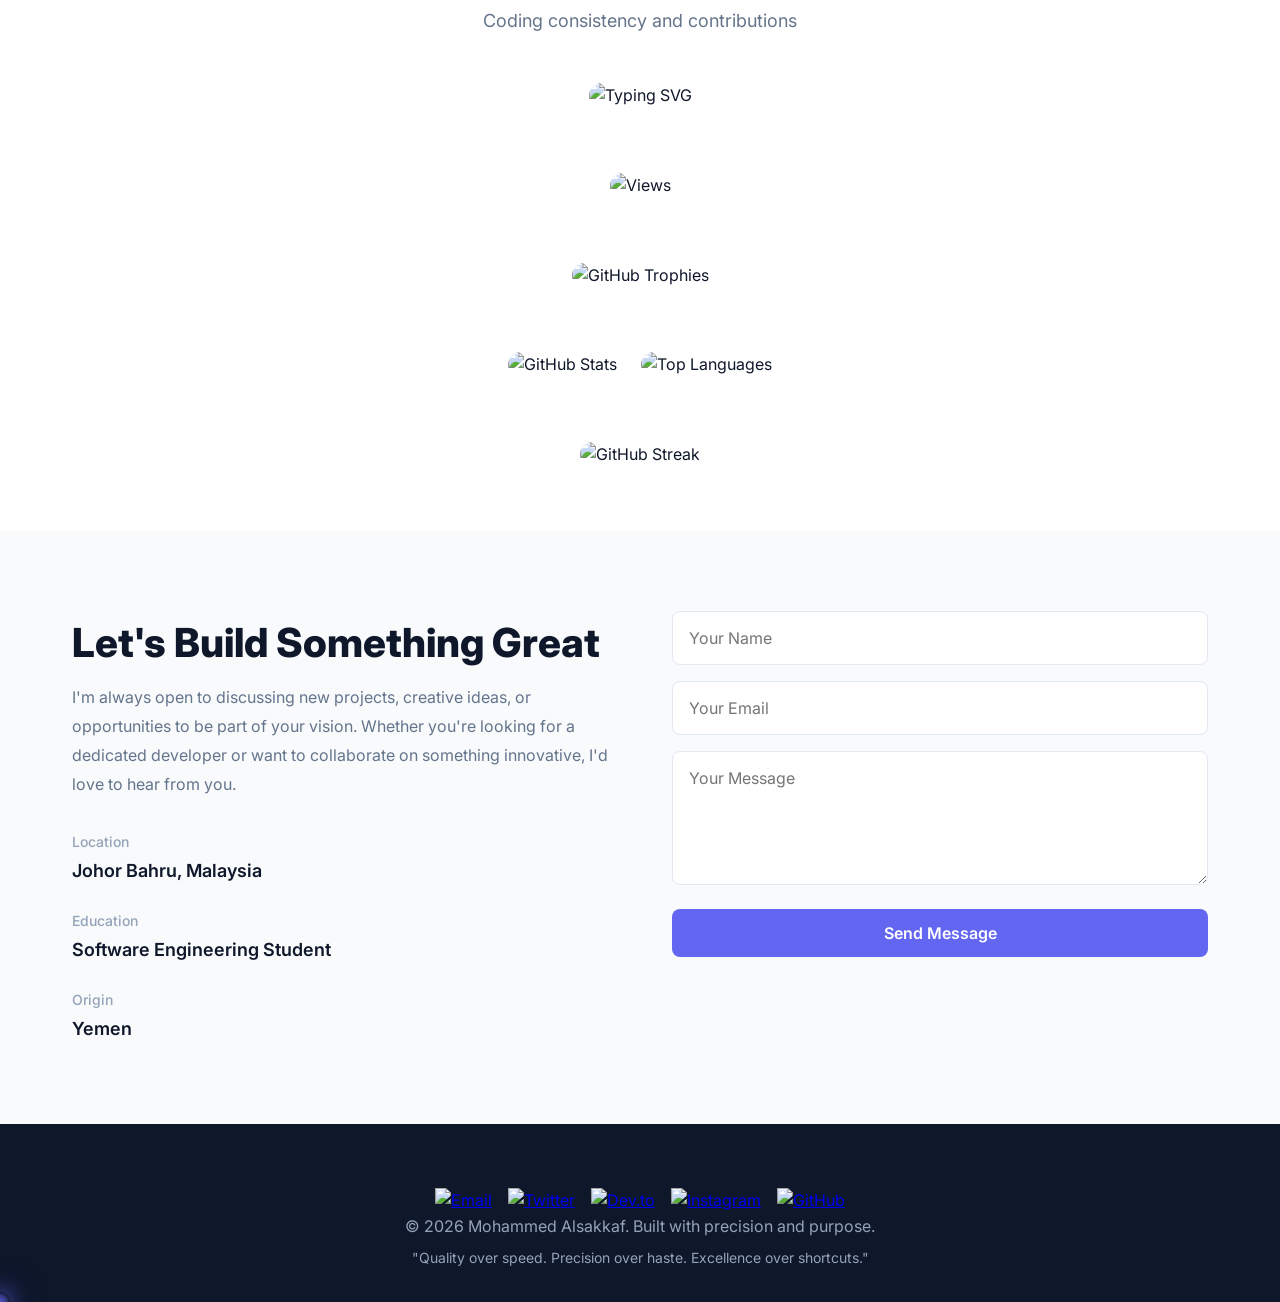
==== commit 566f0e9e: "Final GitHub section fix: added Typing SVG, Views, and used stable username casing for trophies/stre" ====
--- a/index.html
+++ b/index.html
@@ -201,14 +201,26 @@
                 <p class="section-subtitle">Coding consistency and contributions</p>
             </div>
             <div class="stats-container">
+                <!-- Typing SVG -->
+                <div style="margin-bottom: 2rem;">
+                    <img src="https://readme-typing-svg.demolab.com?font=Fira+Code&weight=600&size=24&duration=3000&pause=1000&color=6366f1&center=true&vCenter=true&width=700&lines=Software+Engineering+Student;Building+with+Precision+%26+Purpose;Yemen+%E2%86%92+Malaysia+%F0%9F%8C%8D;Deep+Work+Enthusiast"
+                        alt="Typing SVG">
+                </div>
+
+                <!-- Profile Views -->
+                <div style="margin-bottom: 2rem;">
+                    <img src="https://komarev.com/ghpvc/?username=mohammedalsakkaf2003&label=Portfolio%20Views&color=6366f1&style=for-the-badge"
+                        alt="Views">
+                </div>
+
                 <!-- Profile Trophies -->
-                <a href="https://github.com/ryo-ma/github-profile-trophy">
-                    <img src="https://github-profile-trophy.vercel.app/?username=MohammedAlsakkaf2003&theme=tokyonight&no-frame=true&row=1&column=7"
-                        alt="GitHub Trophies" style="margin-bottom: 2rem;">
-                </a>
-
-                <!-- Main Stats -->
-                <div style="display: flex; flex-wrap: wrap; gap: 2rem; justify-content: center;">
+                <div style="margin-bottom: 2rem;">
+                    <img src="https://github-profile-trophy.vercel.app/?username=mohammedalsakkaf2003&theme=tokyonight&no-frame=true&margin-w=15"
+                        alt="GitHub Trophies" style="max-width: 100%;">
+                </div>
+
+                <!-- Main Stats and Languages -->
+                <div style="display: flex; flex-wrap: wrap; gap: 1.5rem; justify-content: center; margin-bottom: 2rem;">
                     <img src="https://github-readme-stats.vercel.app/api?username=MohammedAlsakkaf2003&show_icons=true&theme=tokyonight&hide_border=true&bg_color=0D1117&title_color=667EEA&icon_color=667EEA&text_color=FFFFFF"
                         alt="GitHub Stats">
                     <img src="https://github-readme-stats.vercel.app/api/top-langs/?username=MohammedAlsakkaf2003&layout=compact&theme=tokyonight&hide_border=true&bg_color=0D1117&title_color=667EEA&text_color=FFFFFF"
@@ -216,8 +228,10 @@
                 </div>
 
                 <!-- Streak Stats -->
-                <img src="https://github-readme-streak-stats.herokuapp.com/?user=MohammedAlsakkaf2003&theme=tokyonight&hide_border=true&background=0D1117&ring=667EEA&fire=F5576C&currStreakLabel=667EEA"
-                    alt="GitHub Streak" style="margin-top: 2rem;">
+                <div style="width: 100%; display: flex; justify-content: center;">
+                    <img src="https://github-readme-streak-stats.herokuapp.com/?user=mohammedalsakkaf2003&theme=tokyonight&hide_border=true&background=0D1117&ring=667EEA&fire=F5576C&currStreakLabel=667EEA"
+                        alt="GitHub Streak">
+                </div>
             </div>
         </div>
     </section>
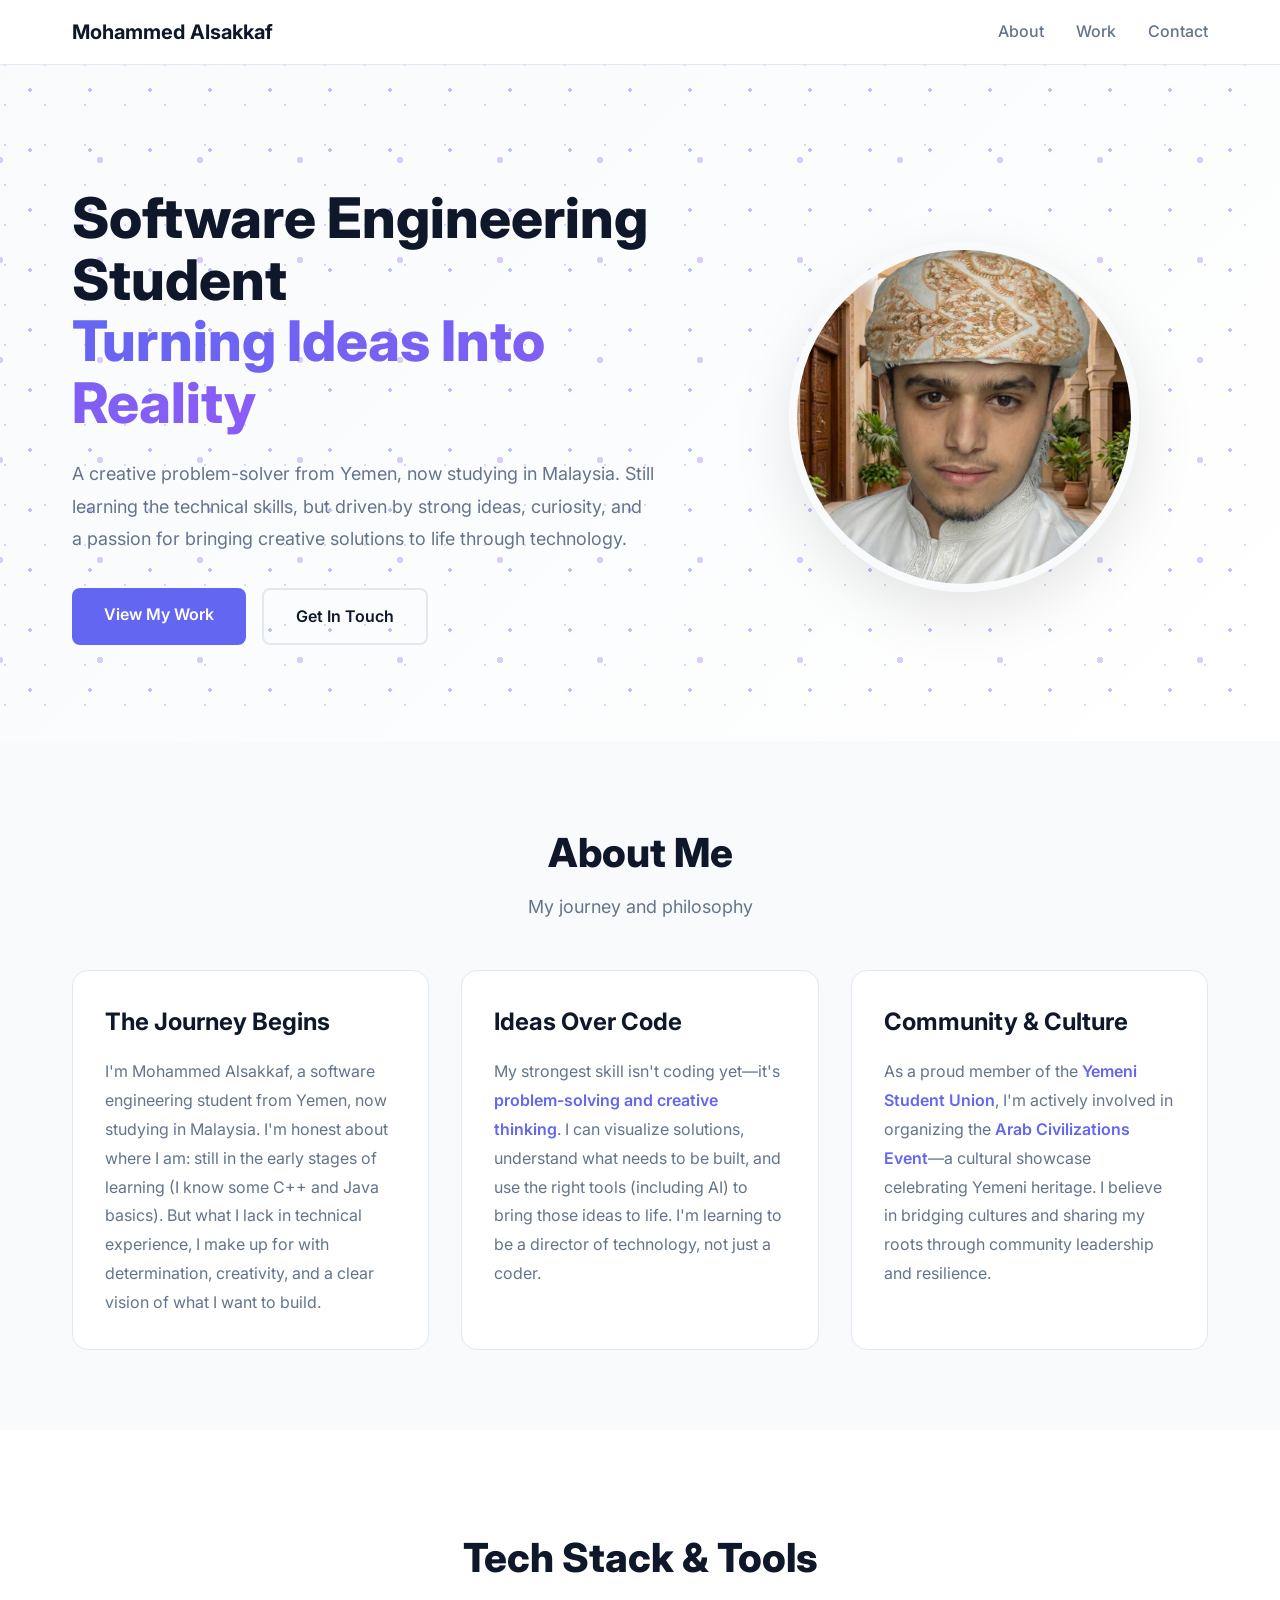
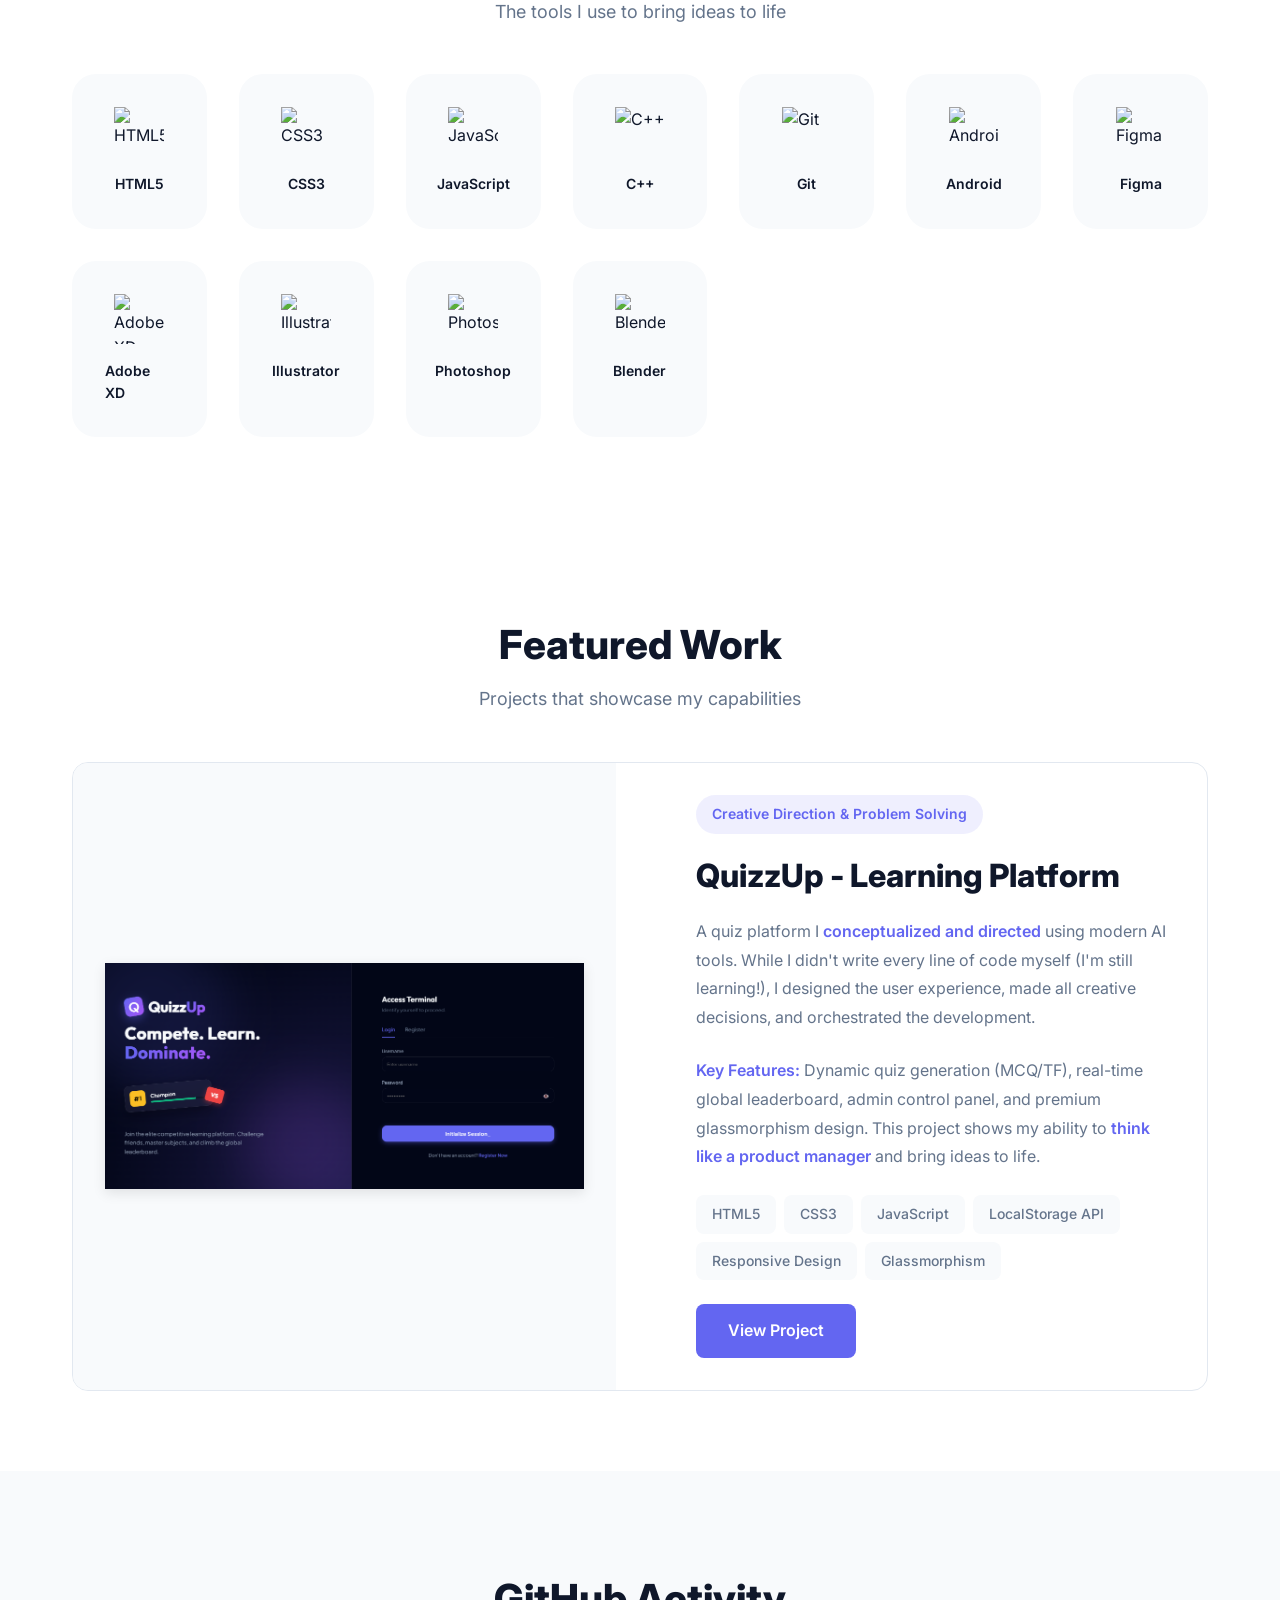
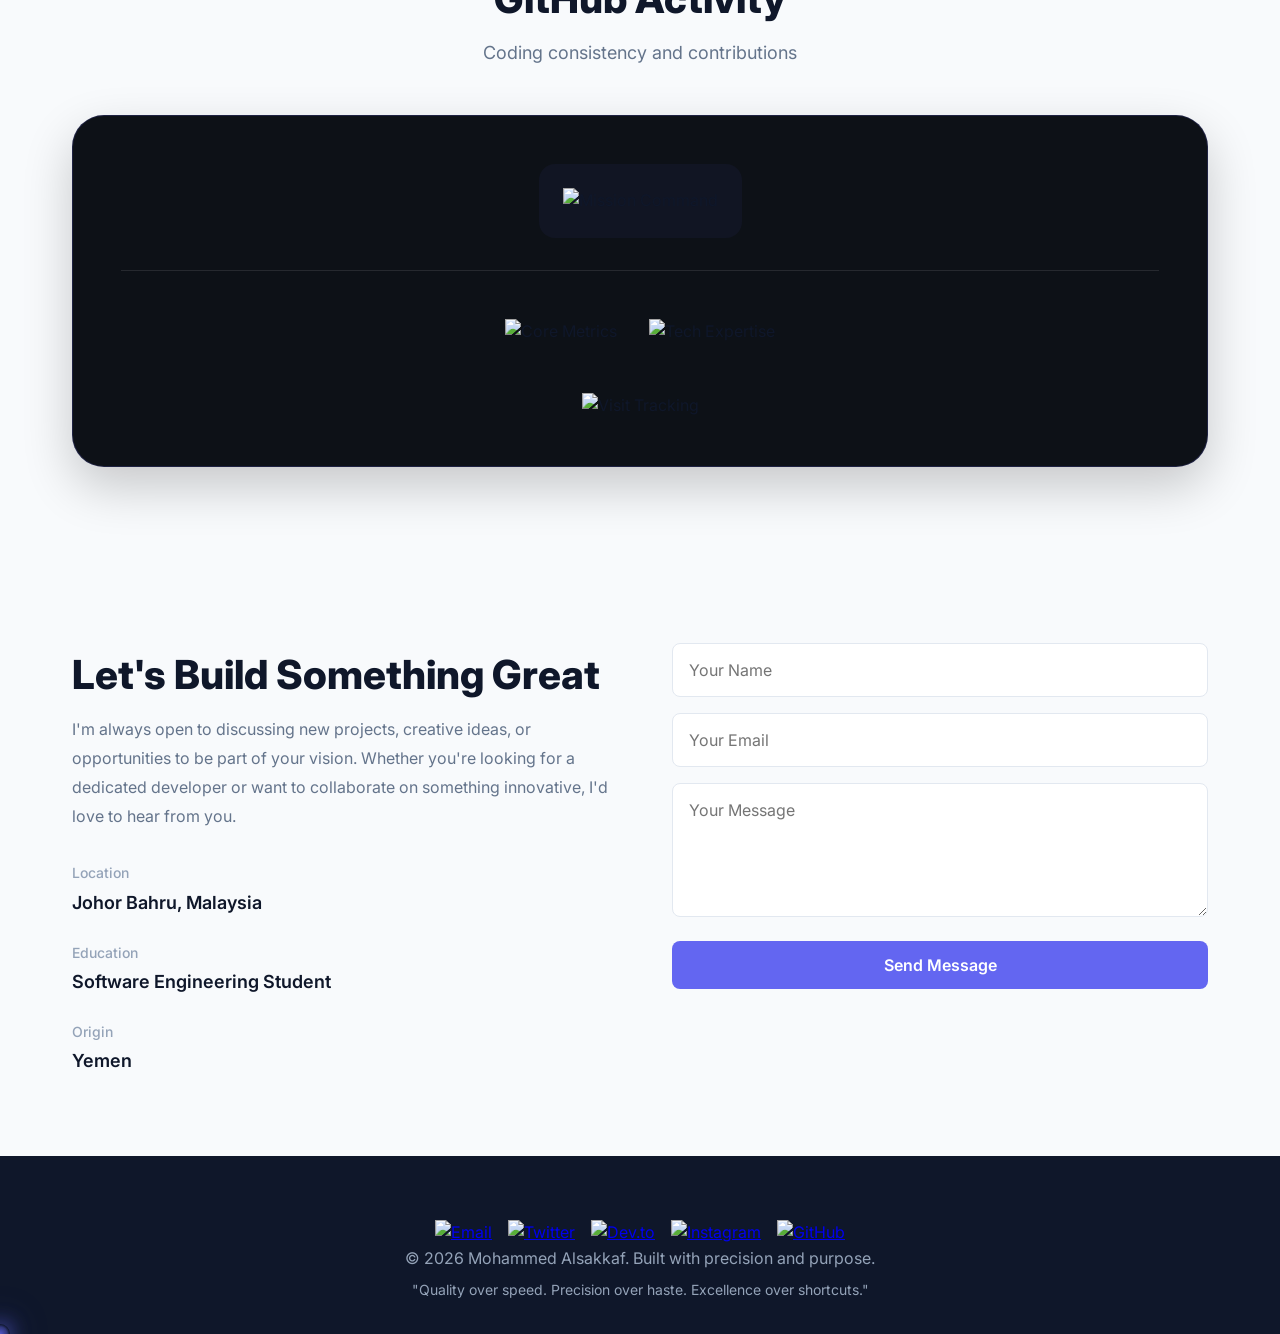
==== commit 6300b450: "Ultimate GitHub Dashboard Fix: Removed unstable cards, eliminated 'mad icon', and integrated pro dar" ====
--- a/index.html
+++ b/index.html
@@ -200,37 +200,24 @@
                 <h2 class="section-title">GitHub Activity</h2>
                 <p class="section-subtitle">Coding consistency and contributions</p>
             </div>
-            <div class="stats-container">
-                <!-- Typing SVG -->
-                <div style="margin-bottom: 2rem;">
-                    <img src="https://readme-typing-svg.demolab.com?font=Fira+Code&weight=600&size=24&duration=3000&pause=1000&color=6366f1&center=true&vCenter=true&width=700&lines=Software+Engineering+Student;Building+with+Precision+%26+Purpose;Yemen+%E2%86%92+Malaysia+%F0%9F%8C%8D;Deep+Work+Enthusiast"
-                        alt="Typing SVG">
-                </div>
-
-                <!-- Profile Views -->
-                <div style="margin-bottom: 2rem;">
-                    <img src="https://komarev.com/ghpvc/?username=mohammedalsakkaf2003&label=Portfolio%20Views&color=6366f1&style=for-the-badge"
-                        alt="Views">
-                </div>
-
-                <!-- Profile Trophies -->
-                <div style="margin-bottom: 2rem;">
-                    <img src="https://github-profile-trophy.vercel.app/?username=mohammedalsakkaf2003&theme=tokyonight&no-frame=true&margin-w=15"
-                        alt="GitHub Trophies" style="max-width: 100%;">
-                </div>
-
-                <!-- Main Stats and Languages -->
-                <div style="display: flex; flex-wrap: wrap; gap: 1.5rem; justify-content: center; margin-bottom: 2rem;">
+            <div class="github-dashboard">
+                <div class="dashboard-header">
+                    <div class="typing-container">
+                        <img src="https://readme-typing-svg.demolab.com?font=Fira+Code&weight=600&size=24&duration=3000&pause=1000&color=6366f1&center=true&vCenter=true&width=700&lines=Software+Engineering+Student;Building+with+Precision+%26+Purpose;Yemen+%E2%86%92+Malaysia+%F0%9F%8C%8D;Deep+Work+Enthusiast"
+                            alt="Mission Command">
+                    </div>
+                </div>
+
+                <div class="stats-grid">
                     <img src="https://github-readme-stats.vercel.app/api?username=MohammedAlsakkaf2003&show_icons=true&theme=tokyonight&hide_border=true&bg_color=0D1117&title_color=667EEA&icon_color=667EEA&text_color=FFFFFF"
-                        alt="GitHub Stats">
+                        alt="Core Metrics">
                     <img src="https://github-readme-stats.vercel.app/api/top-langs/?username=MohammedAlsakkaf2003&layout=compact&theme=tokyonight&hide_border=true&bg_color=0D1117&title_color=667EEA&text_color=FFFFFF"
-                        alt="Top Languages">
-                </div>
-
-                <!-- Streak Stats -->
-                <div style="width: 100%; display: flex; justify-content: center;">
-                    <img src="https://github-readme-streak-stats.herokuapp.com/?user=mohammedalsakkaf2003&theme=tokyonight&hide_border=true&background=0D1117&ring=667EEA&fire=F5576C&currStreakLabel=667EEA"
-                        alt="GitHub Streak">
+                        alt="Tech Expertise">
+                </div>
+
+                <div class="dashboard-footer">
+                    <img src="https://komarev.com/ghpvc/?username=mohammedalsakkaf2003&label=System%20Accesses&color=6366f1&style=for-the-badge"
+                        alt="Visit Tracking">
                 </div>
             </div>
         </div>
--- a/style.css
+++ b/style.css
@@ -530,6 +530,7 @@
         text-align: center;
     }
 }
+
 /* Custom Modals Styling */
 .custom-modal {
     position: fixed;
@@ -654,26 +655,80 @@
     color: var(--text-dark);
 }
 
-/* GitHub Stats Styling */
+/* GitHub Stats Dashboard */
 .github-stats {
-    padding: 4rem 0;
+    padding: 6rem 0;
+    background: #f8fafc;
+}
+
+.github-dashboard {
+    background: #0d1117;
+    border-radius: 2rem;
+    padding: 3rem;
+    margin-top: 3rem;
+    box-shadow: 0 20px 50px rgba(0, 0, 0, 0.2);
+    display: flex;
+    flex-direction: column;
+    align-items: center;
+    gap: 3rem;
+    border: 1px solid rgba(99, 102, 241, 0.2);
+}
+
+.dashboard-header {
     text-align: center;
-}
-
-.stats-container {
-    display: flex;
-    flex-direction: column;
+    width: 100%;
+    padding-bottom: 2rem;
+    border-bottom: 1px solid rgba(255, 255, 255, 0.1);
+}
+
+.typing-container {
+    background: rgba(99, 102, 241, 0.05);
+    padding: 1.5rem;
+    border-radius: 1rem;
+    display: inline-block;
+}
+
+.stats-grid {
+    display: flex;
+    flex-wrap: wrap;
     gap: 2rem;
-    align-items: center;
-    margin-top: 2rem;
-}
-
-.stats-container img {
+    justify-content: center;
+    width: 100%;
+}
+
+.stats-grid img {
     max-width: 100%;
     height: auto;
-    border-radius: 1rem;
-}
-
+    transition: transform 0.3s ease;
+}
+
+.stats-grid img:hover {
+    transform: scale(1.02);
+}
+
+.dashboard-footer {
+    display: flex;
+    gap: 1.5rem;
+    flex-wrap: wrap;
+    justify-content: center;
+    width: 100%;
+}
+
+/* Hide broken images automatically */
+img:not([src]),
+img[src=""] {
+    display: none !important;
+}
+
+@media (max-width: 768px) {
+    .github-dashboard {
+        padding: 1.5rem;
+    }
+
+    .stats-grid {
+        gap: 1rem;
+    }
+}
 /* Social Badges */
 .social-badges {
     display: flex;
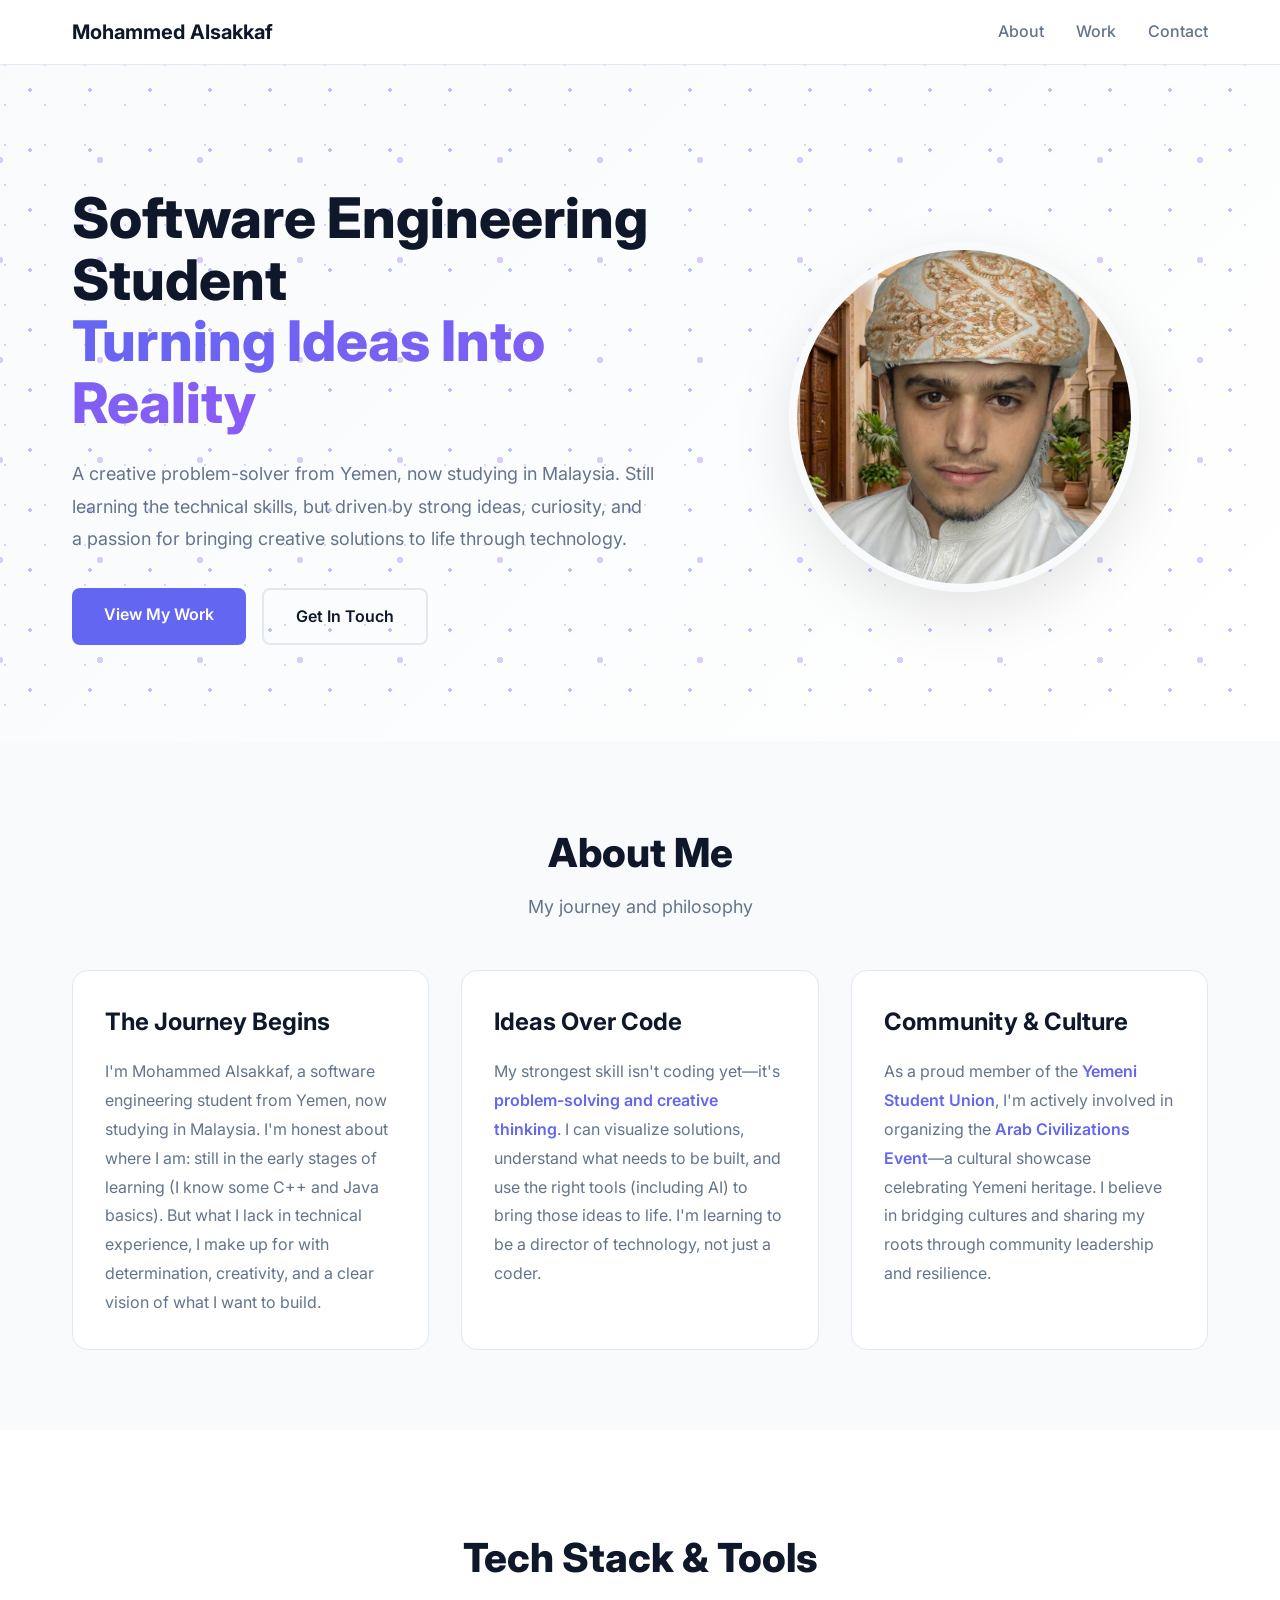
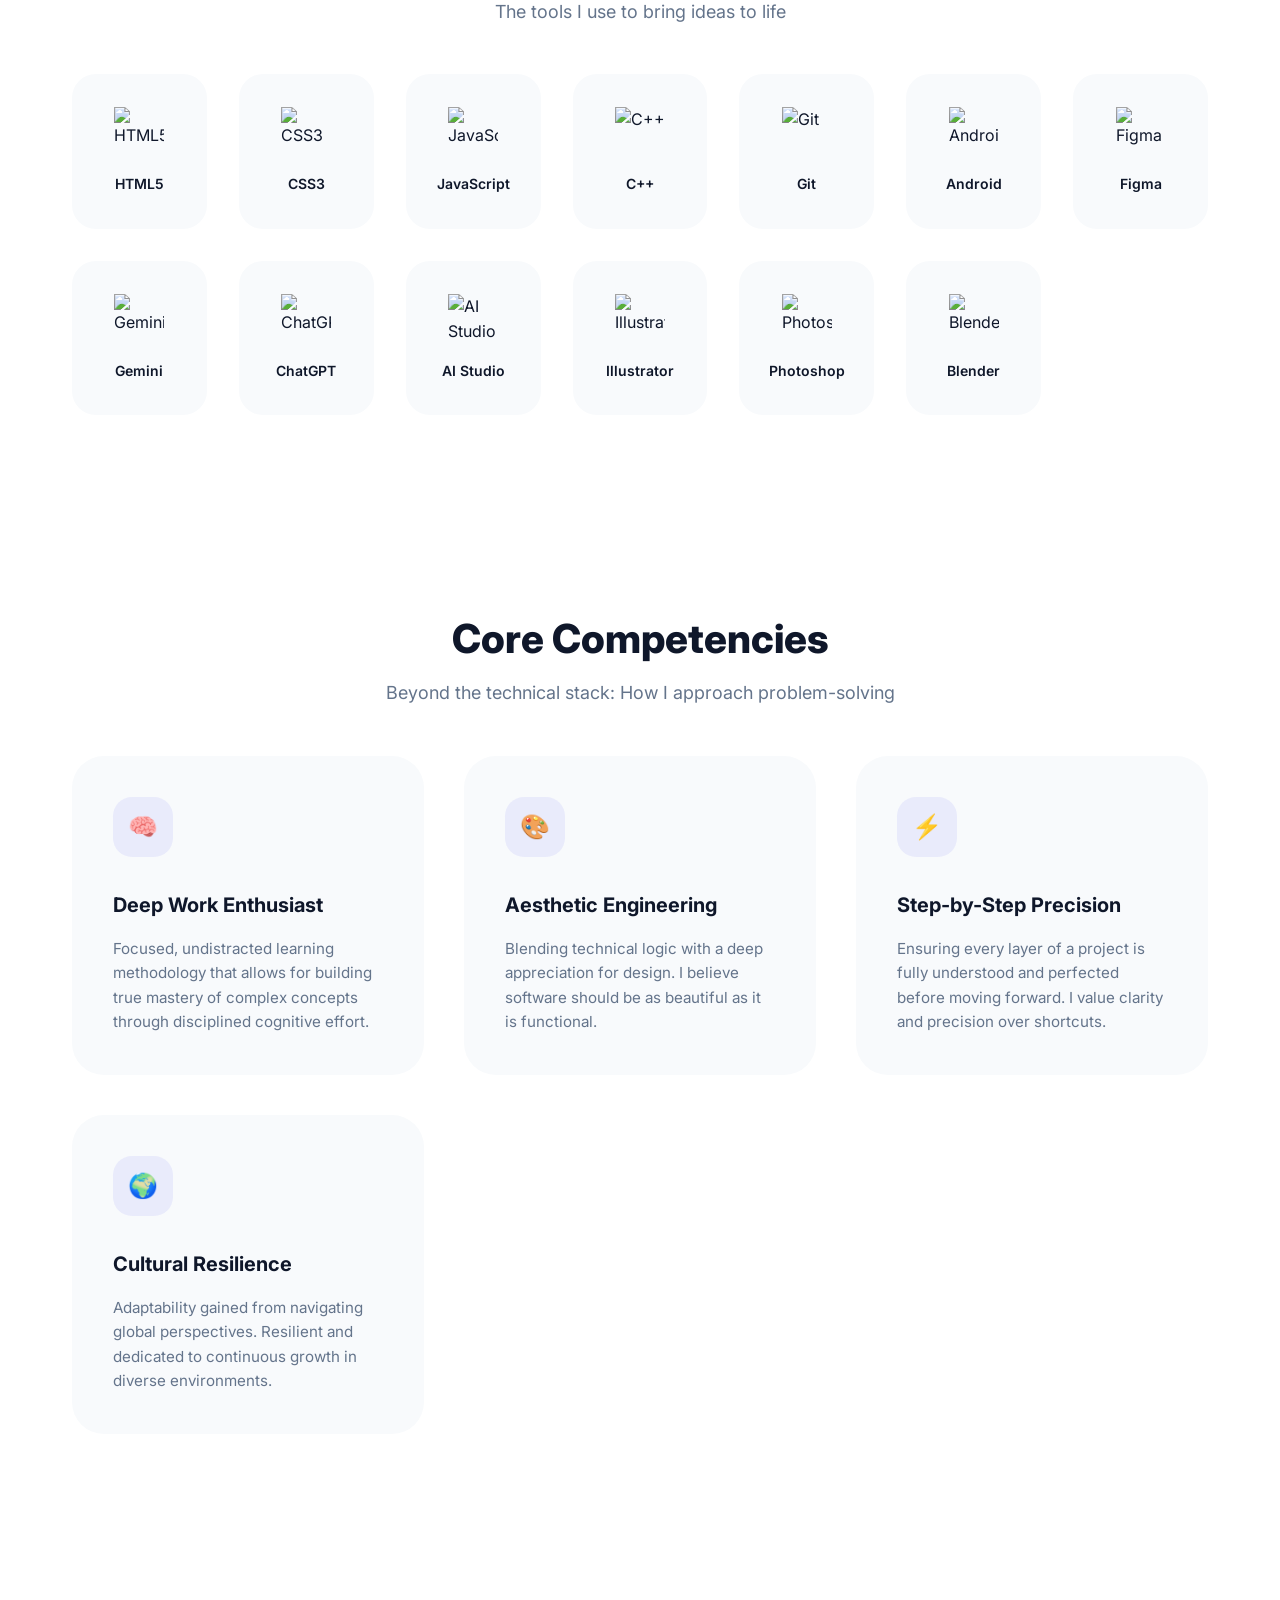
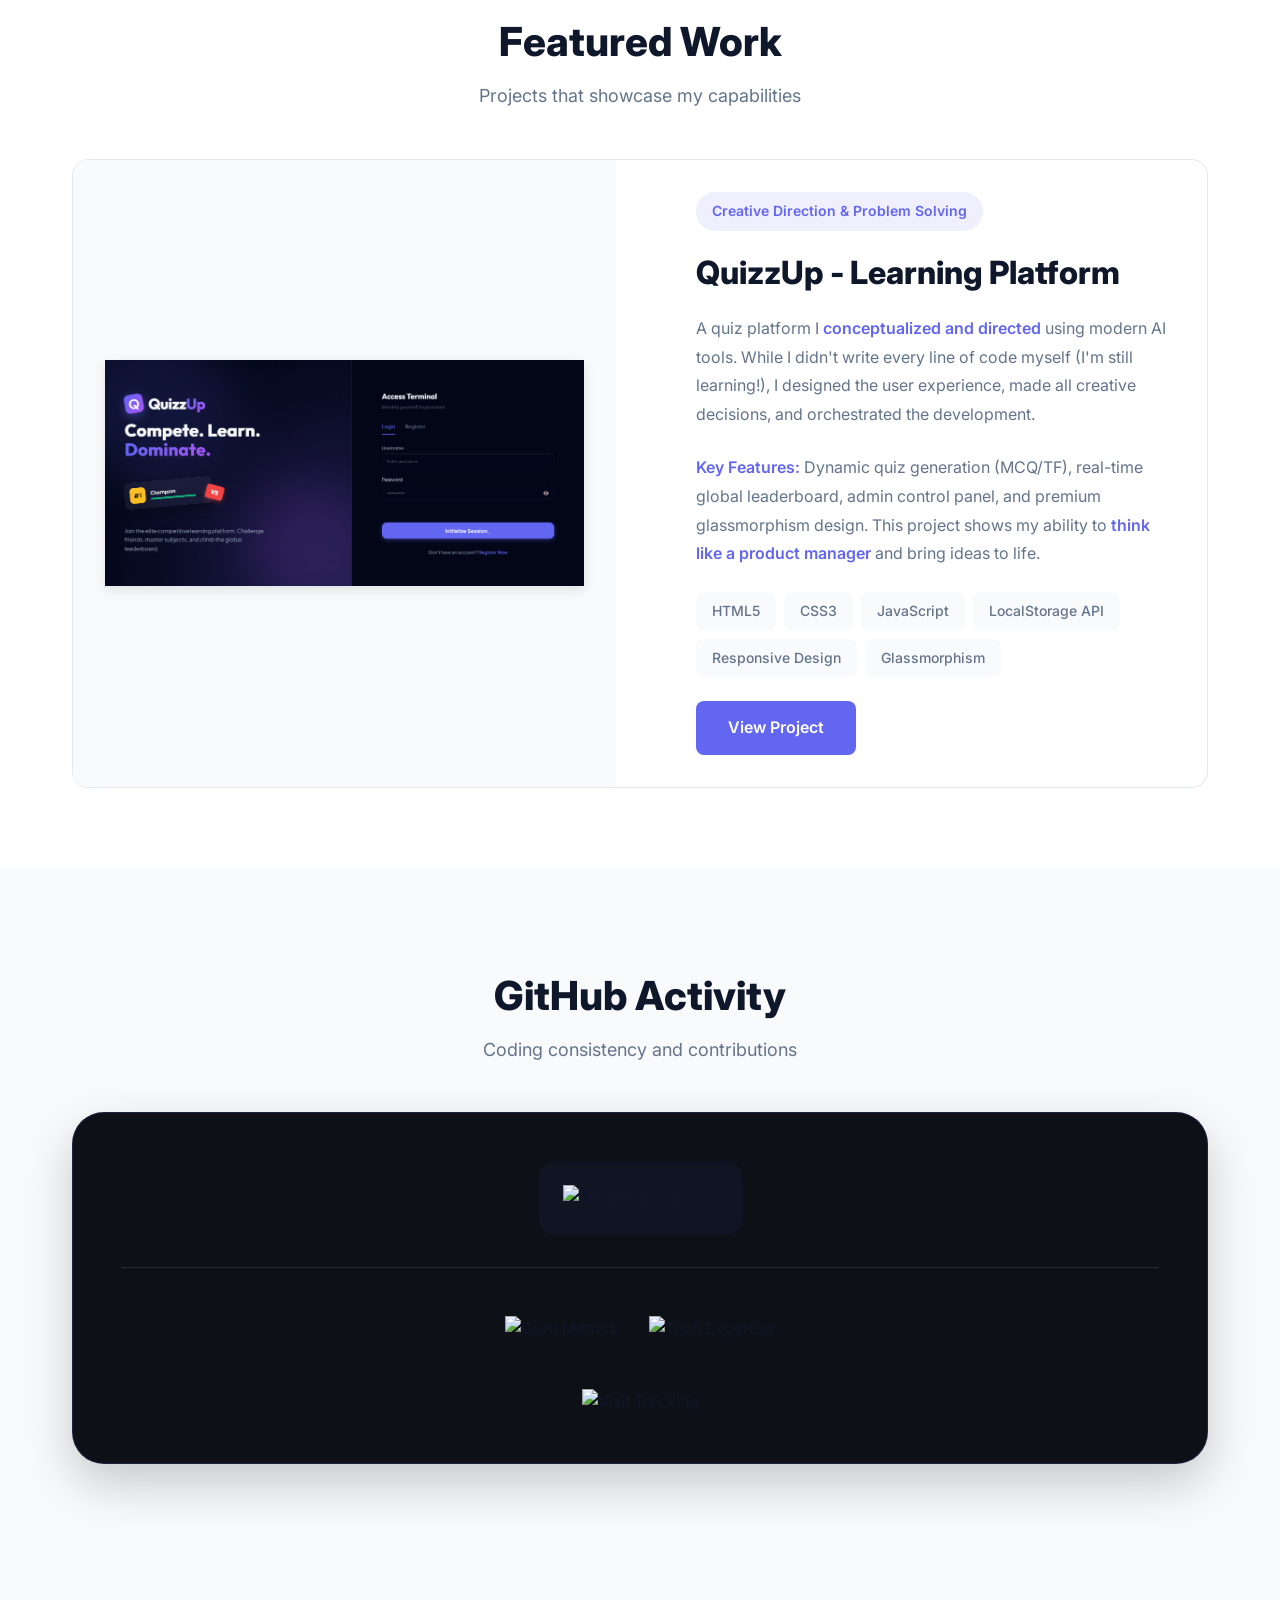
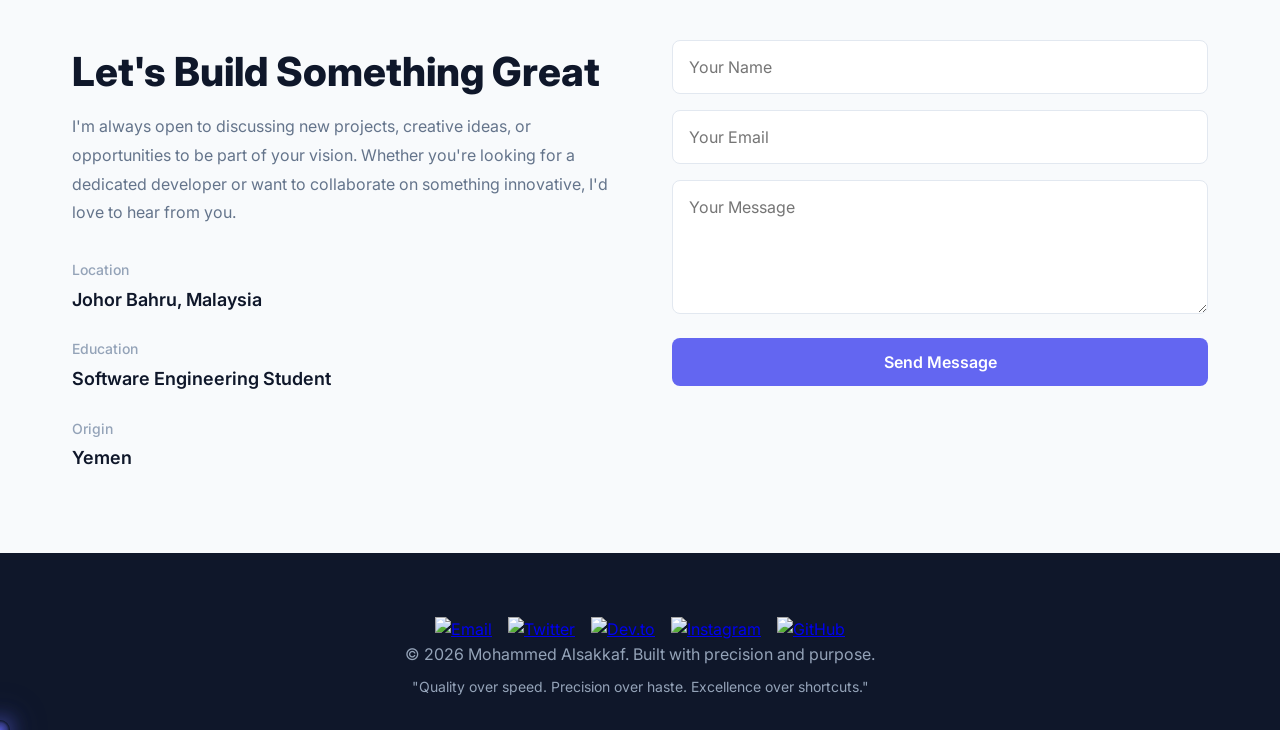
==== commit 9d321c89: "Updated skills: Removed Adobe XD, added AI Tools (Gemini, ChatGPT, AI Studio), and added Core Compet" ====
--- a/index.html
+++ b/index.html
@@ -130,8 +130,17 @@
                     <span>Figma</span>
                 </div>
                 <div class="skill-item">
-                    <img src="https://cdn.worldvectorlogo.com/logos/adobe-xd.svg" alt="Adobe XD">
-                    <span>Adobe XD</span>
+                    <img src="https://www.vectorlogo.zone/logos/google_gemini/google_gemini-icon.svg" alt="Gemini">
+                    <span>Gemini</span>
+                </div>
+                <div class="skill-item">
+                    <img src="https://www.vectorlogo.zone/logos/openai/openai-icon.svg" alt="ChatGPT">
+                    <span>ChatGPT</span>
+                </div>
+                <div class="skill-item">
+                    <img src="https://www.vectorlogo.zone/logos/google_cloud_vertexai/google_cloud_vertexai-icon.svg"
+                        alt="AI Studio">
+                    <span>AI Studio</span>
                 </div>
                 <div class="skill-item">
                     <img src="https://www.vectorlogo.zone/logos/adobe_illustrator/adobe_illustrator-icon.svg"
@@ -147,6 +156,42 @@
                     <img src="https://download.blender.org/branding/community/blender_community_badge_black.svg"
                         alt="Blender">
                     <span>Blender</span>
+                </div>
+            </div>
+        </div>
+    </section>
+
+    <!-- Professional Skills Section -->
+    <section class="professional-skills">
+        <div class="container">
+            <div class="section-header">
+                <h2 class="section-title">Core Competencies</h2>
+                <p class="section-subtitle">Beyond the technical stack: How I approach problem-solving</p>
+            </div>
+            <div class="prof-skills-grid">
+                <div class="prof-skill-card">
+                    <div class="prof-skill-icon">🧠</div>
+                    <h3>Deep Work Enthusiast</h3>
+                    <p>Focused, undistracted learning methodology that allows for building true mastery of complex
+                        concepts through disciplined cognitive effort.</p>
+                </div>
+                <div class="prof-skill-card">
+                    <div class="prof-skill-icon">🎨</div>
+                    <h3>Aesthetic Engineering</h3>
+                    <p>Blending technical logic with a deep appreciation for design. I believe software should be as
+                        beautiful as it is functional.</p>
+                </div>
+                <div class="prof-skill-card">
+                    <div class="prof-skill-icon">⚡</div>
+                    <h3>Step-by-Step Precision</h3>
+                    <p>Ensuring every layer of a project is fully understood and perfected before moving forward. I
+                        value clarity and precision over shortcuts.</p>
+                </div>
+                <div class="prof-skill-card">
+                    <div class="prof-skill-icon">🌍</div>
+                    <h3>Cultural Resilience</h3>
+                    <p>Adaptability gained from navigating global perspectives. Resilient and dedicated to continuous
+                        growth in diverse environments.</p>
                 </div>
             </div>
         </div>
--- a/style.css
+++ b/style.css
@@ -746,3 +746,57 @@
 .social-badges a:hover img {
     transform: translateY(-3px);
 }
+
+/* Professional Skills Section */
+.professional-skills {
+    padding: 6rem 0;
+    background: #ffffff;
+}
+
+.prof-skills-grid {
+    display: grid;
+    grid-template-columns: repeat(auto-fit, minmax(280px, 1fr));
+    gap: 2.5rem;
+    margin-top: 3rem;
+}
+
+.prof-skill-card {
+    padding: 2.5rem;
+    background: var(--bg-gray);
+    border-radius: 2rem;
+    border: 1px solid transparent;
+    transition: all 0.4s cubic-bezier(0.16, 1, 0.3, 1);
+}
+
+.prof-skill-card:hover {
+    background: #ffffff;
+    border-color: var(--primary);
+    transform: translateY(-8px);
+    box-shadow: 0 20px 40px rgba(99, 102, 241, 0.1);
+}
+
+.prof-skill-icon {
+    width: 60px;
+    height: 60px;
+    background: rgba(99, 102, 241, 0.1);
+    border-radius: 1.2rem;
+    display: flex;
+    align-items: center;
+    justify-content: center;
+    font-size: 1.5rem;
+    color: var(--primary);
+    margin-bottom: 2rem;
+}
+
+.prof-skill-card h3 {
+    font-size: 1.25rem;
+    font-weight: 700;
+    margin-bottom: 1rem;
+    color: var(--text-dark);
+}
+
+.prof-skill-card p {
+    font-size: 0.95rem;
+    color: var(--text-gray);
+    line-height: 1.6;
+}
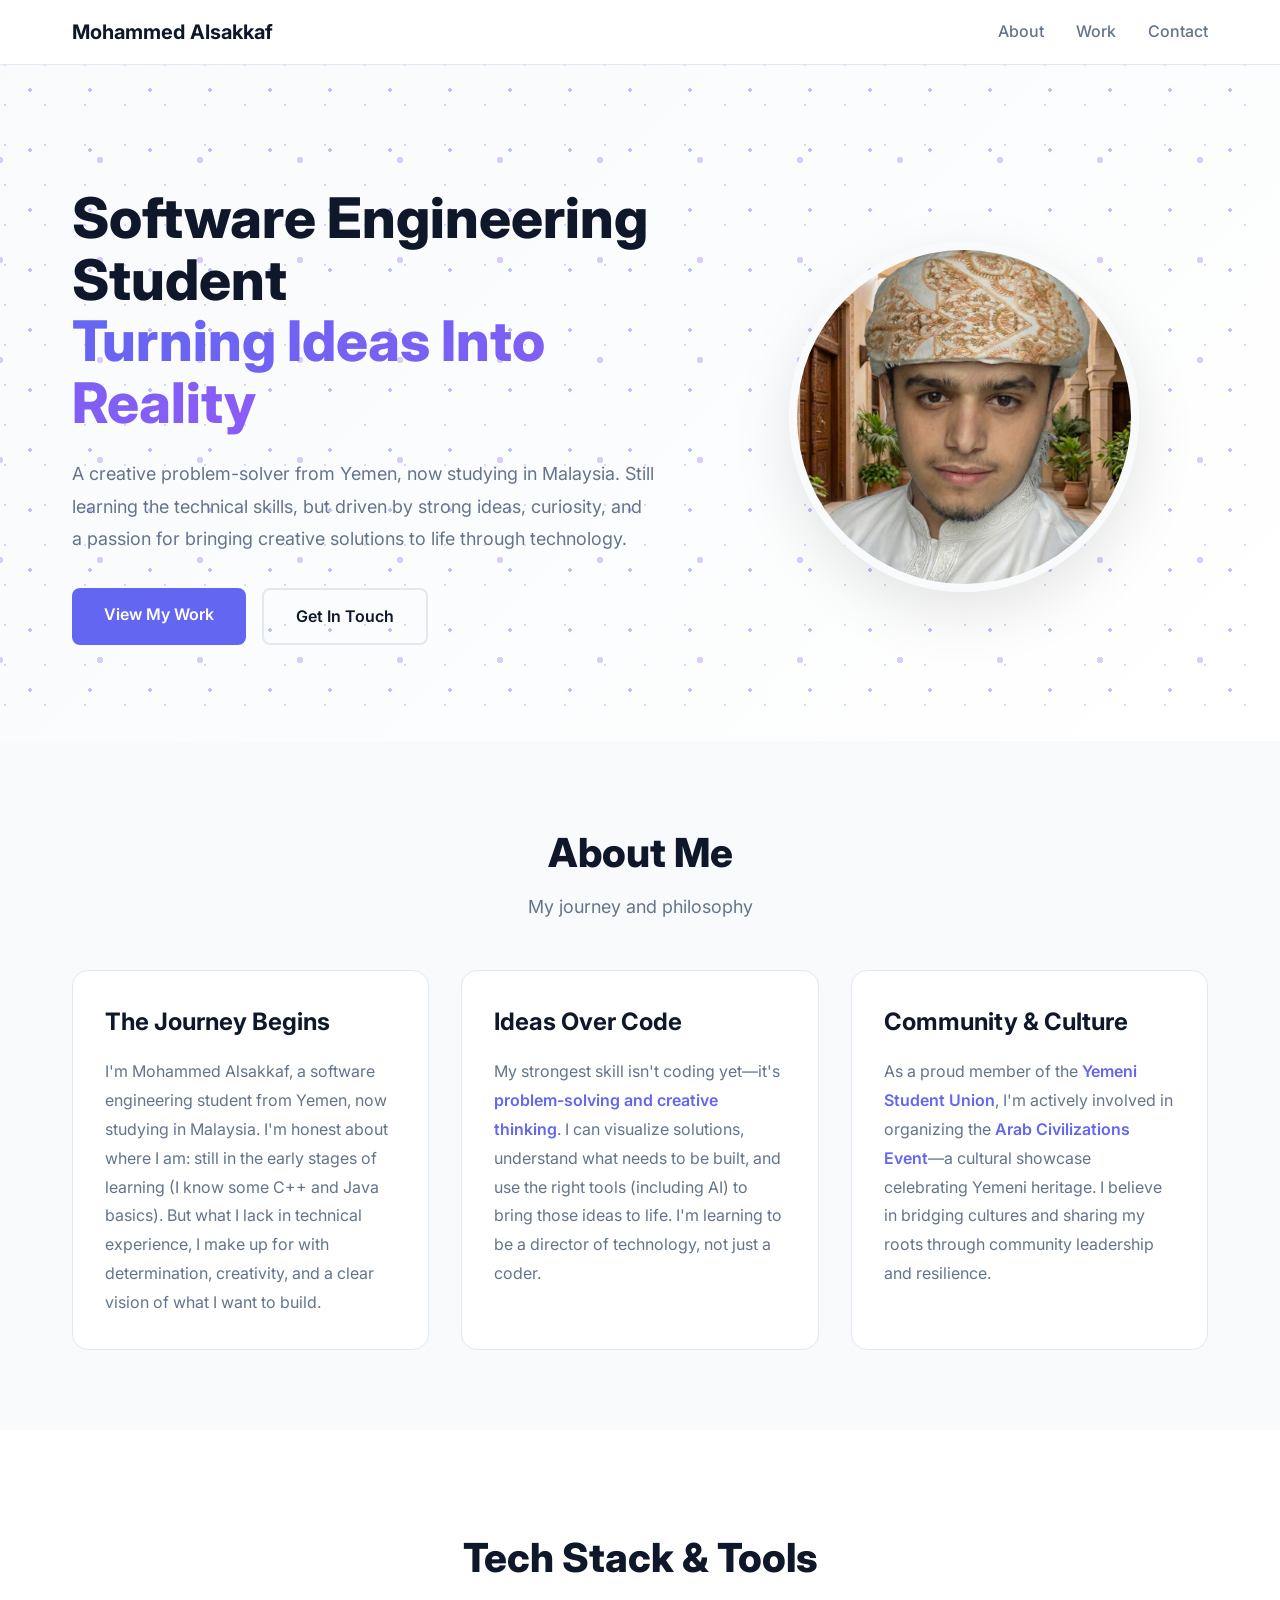
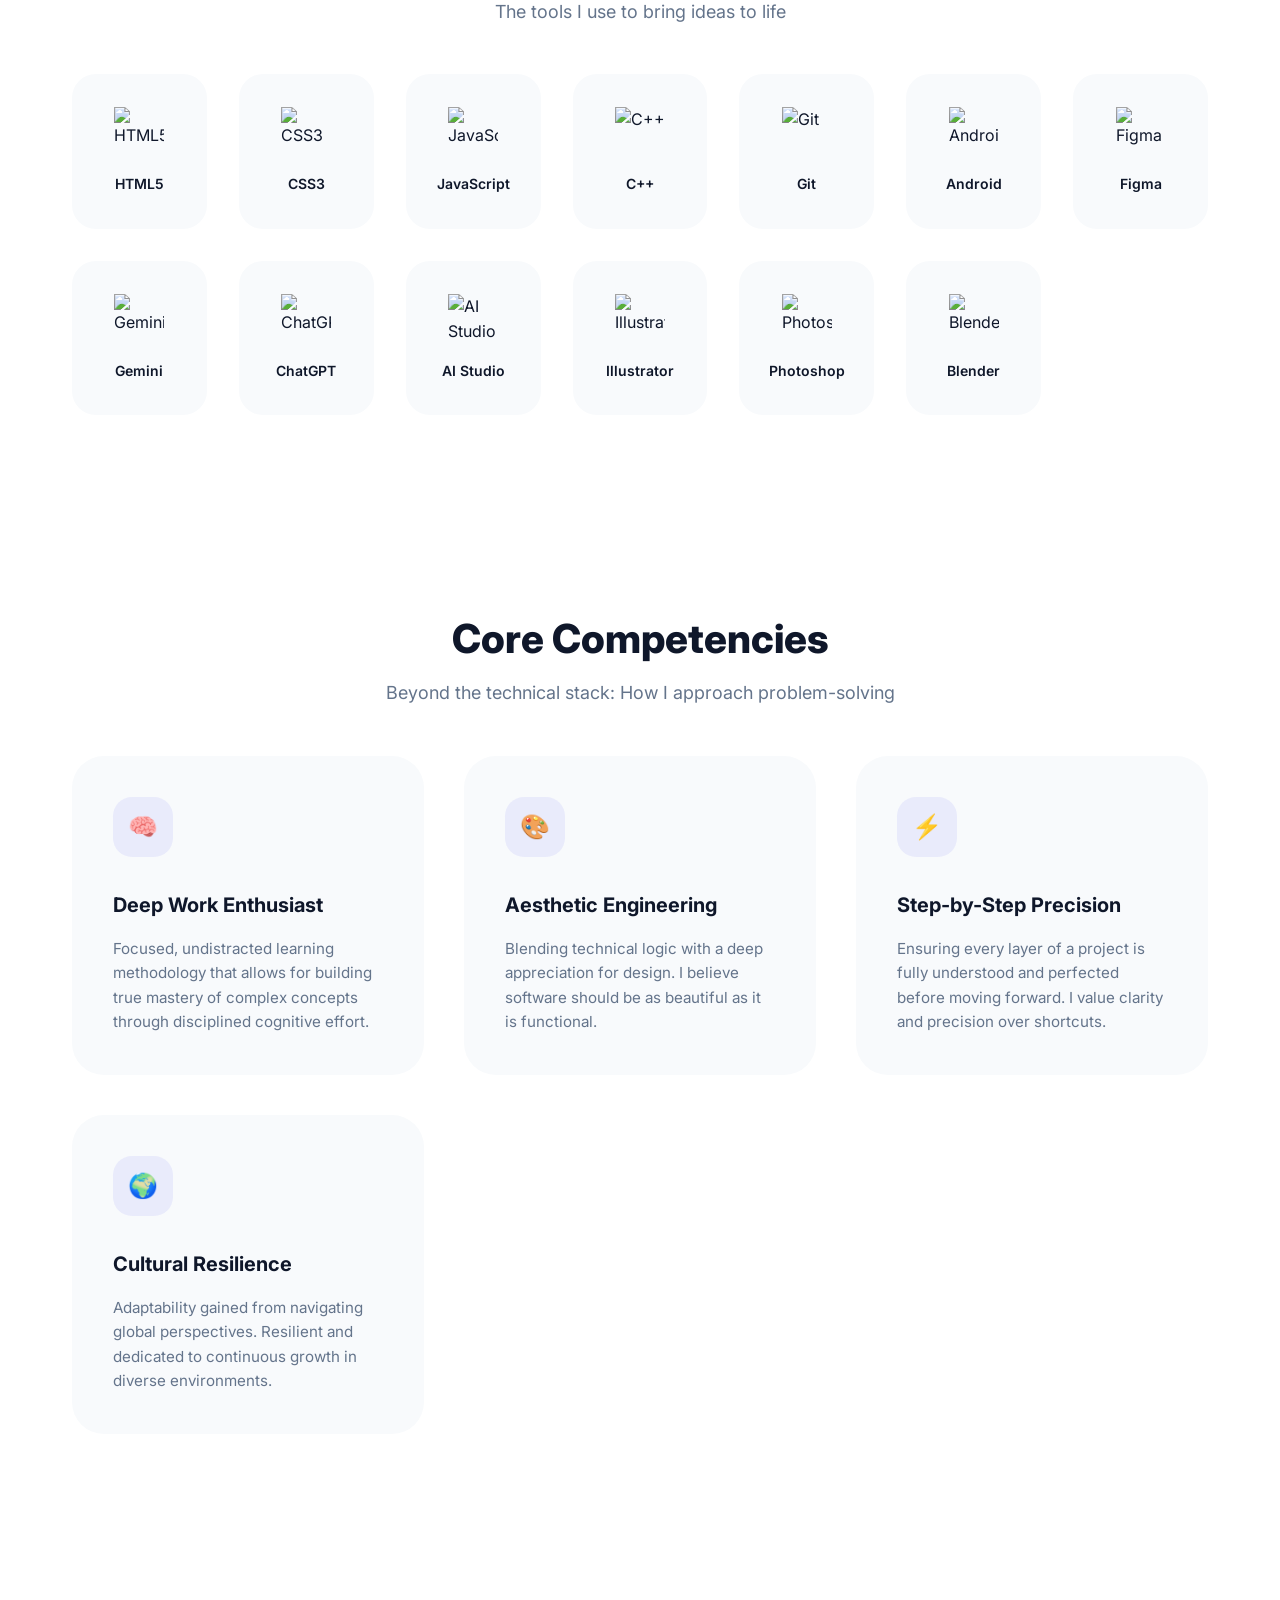
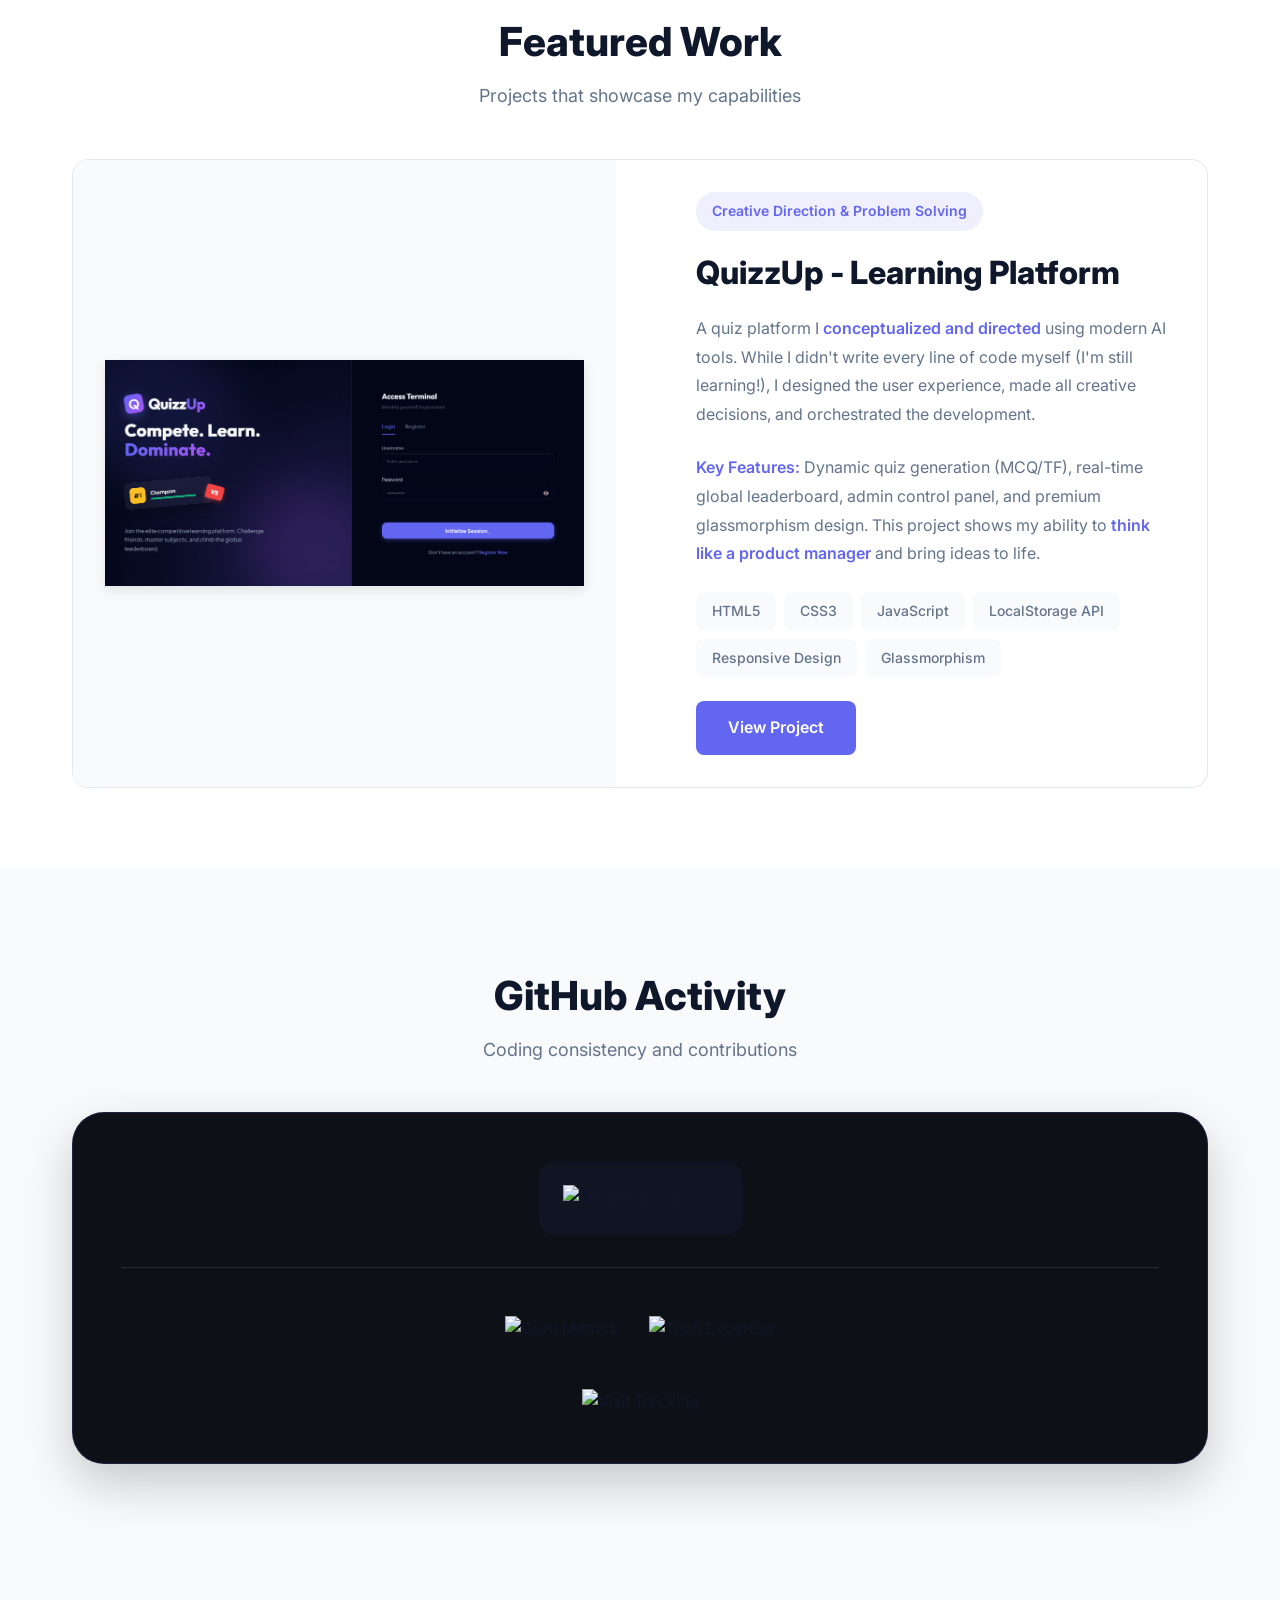
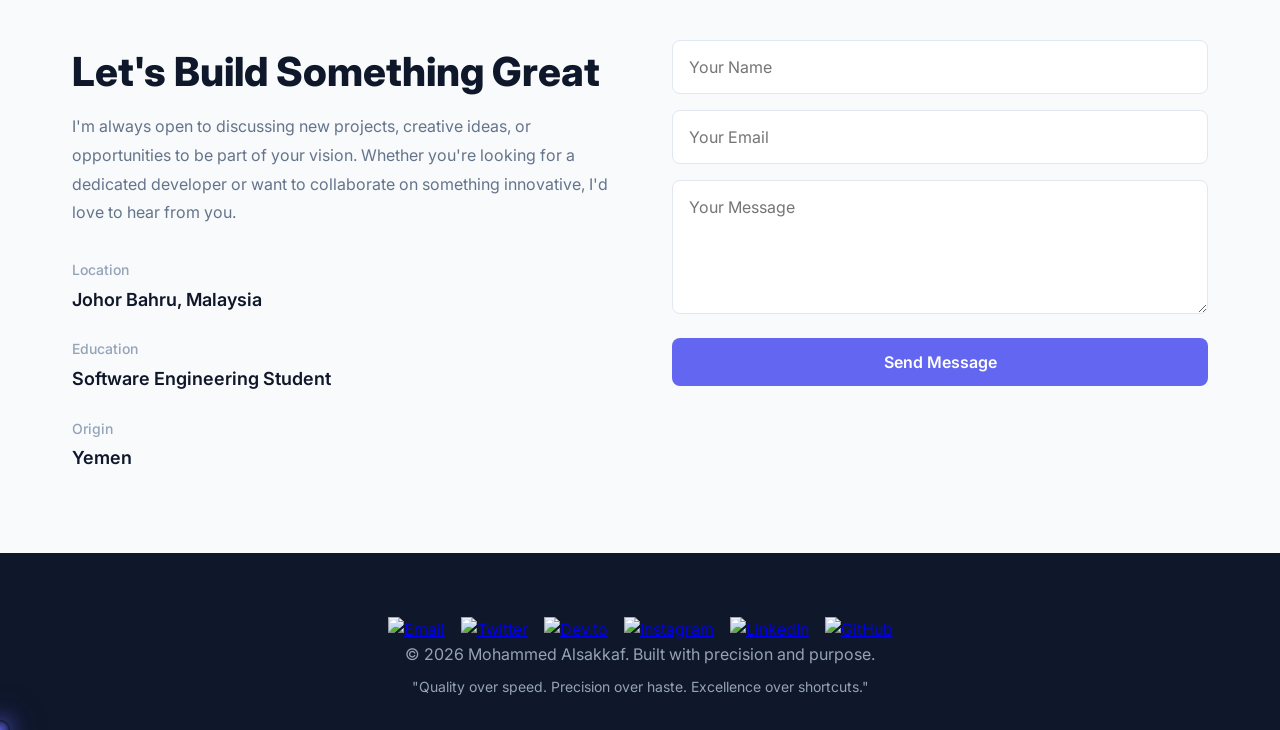
==== commit b9c93efb: "Fixed Instagram link and added LinkedIn social badge" ====
--- a/index.html
+++ b/index.html
@@ -326,9 +326,12 @@
                 <a href="https://dev.to/mohammed_alsakkaf_958117d" target="_blank"><img
                         src="https://img.shields.io/badge/dev.to-0A0A0A?style=for-the-badge&logo=devdotto&logoColor=white"
                         alt="Dev.to"></a>
-                <a href="https://instagram.com/@cccrnm" target="_blank"><img
+                <a href="https://www.instagram.com/cverz1/" target="_blank"><img
                         src="https://img.shields.io/badge/Instagram-E4405F?style=for-the-badge&logo=instagram&logoColor=white"
                         alt="Instagram"></a>
+                <a href="https://www.linkedin.com/in/mohammed-alsakkaf-031674321" target="_blank"><img
+                        src="https://img.shields.io/badge/LinkedIn-0A66C2?style=for-the-badge&logo=linkedin&logoColor=white"
+                        alt="LinkedIn"></a>
                 <a href="https://github.com/mohammedalsakkaf2003" target="_blank"><img
                         src="https://img.shields.io/badge/GitHub-181717?style=for-the-badge&logo=github&logoColor=white"
                         alt="GitHub"></a>
